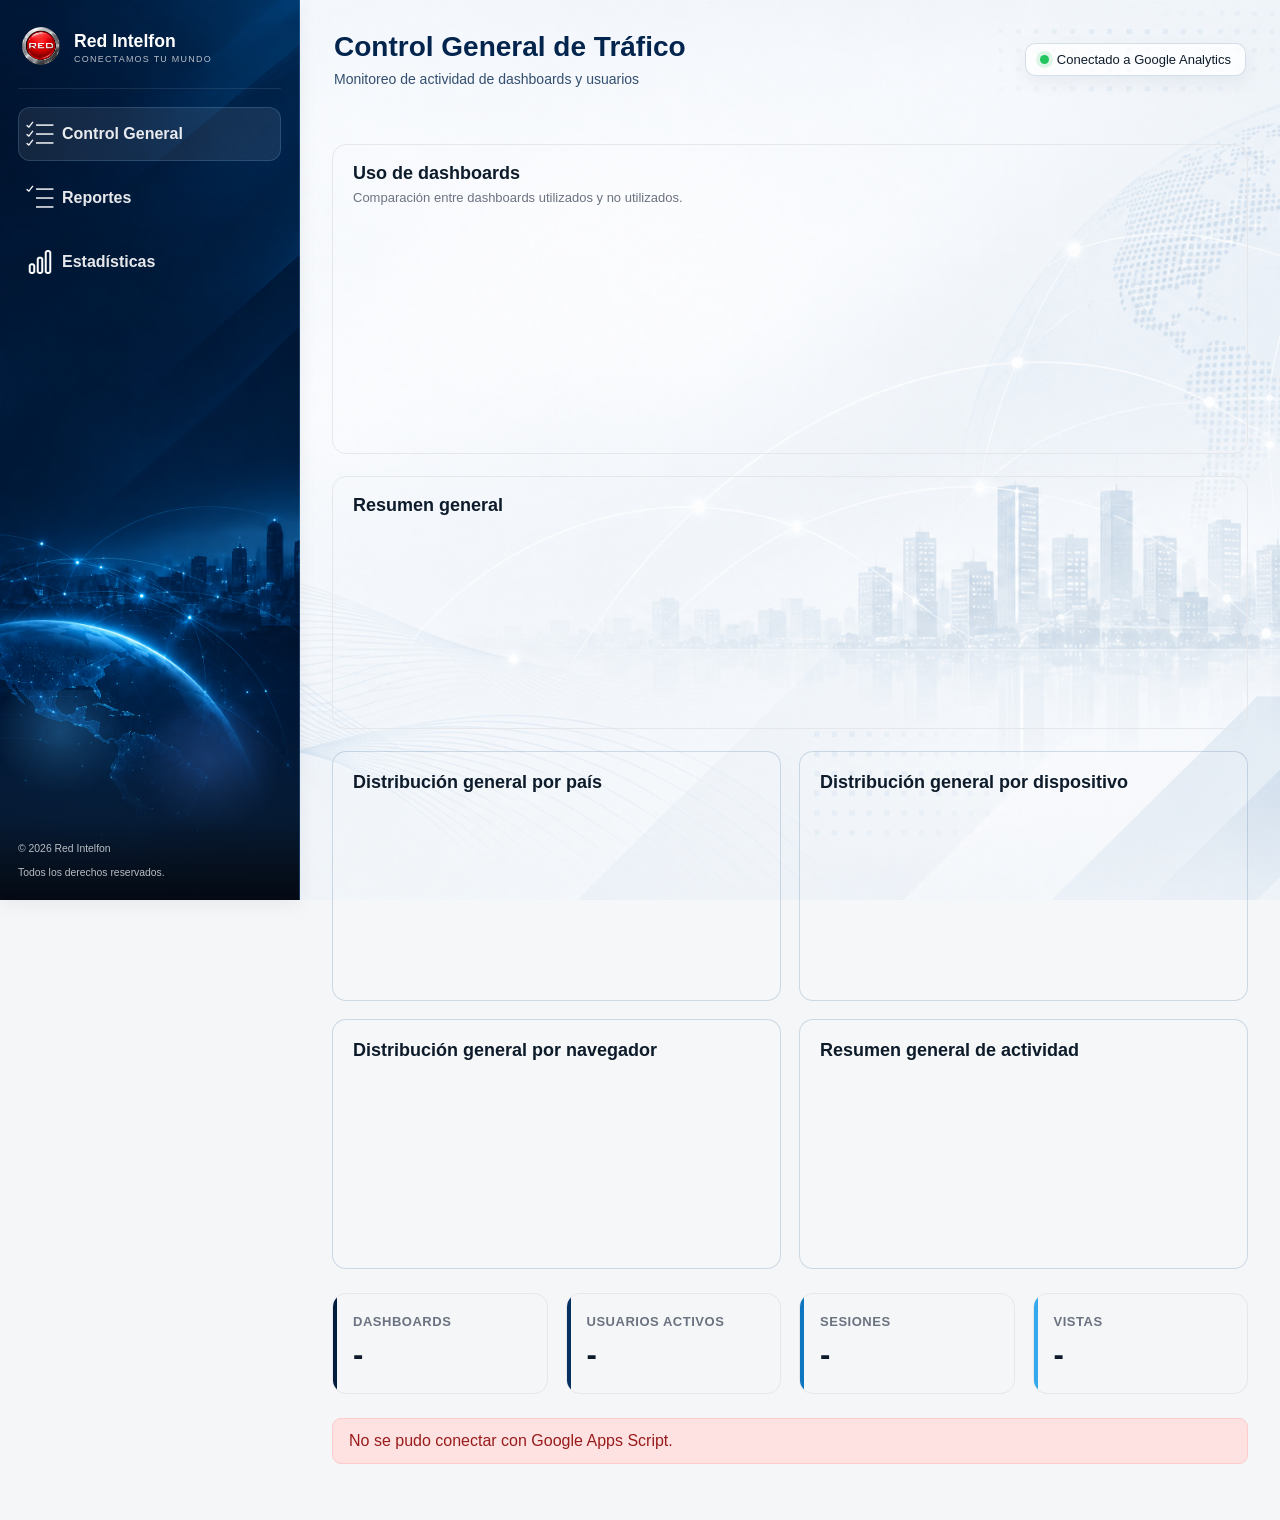
==== assets/pages/index.html @ affc7e55 "feat: add connection, design and functional to dashboard" ====
<!DOCTYPE html>
<html lang="es">

<head>

    <meta charset="UTF-8">

    <meta
        name="viewport"
        content="width=device-width, initial-scale=1.0"
    >

    <title>Control General de Tráfico</title>
    <link rel="stylesheet" href="../css/style.css">

</head>


<body>


    <div class="dashboard-shell">
        <div id="sidebar-container"></div>

            <div class="dashboard-content">

                <header class="header">

                    <div class="header-texto">

                        <h1>
                            Control General de Tráfico
                        </h1>

                        <p>
                            Monitoreo de actividad de dashboards y usuarios
                        </p>

                    </div>

                    <div class="estado">
                        <span class="estado-punto"></span>
                        Conectado a Google Analytics
                    </div>

                </header>

                <main class="contenedor">

                <section id="view-general" class="view-panel">
                     <section class="uso-dashboard-card">
                        <div class="chart-header">
                            <h3>Uso de dashboards</h3>
                            <p>Comparación entre dashboards utilizados y no utilizados.</p>
                        </div>
                        <div id="chartUsoDashboards" class="uso-dashboard-chart"></div>
                    </section>

                    <div class="chart-card chart-card-wide">
                        <div class="chart-header">
                            <h3>Resumen general</h3>
                        </div>
                        <div id="chartGeneral" class="chart-bars"></div>
                    </div>

                    <section class="general-graficas" aria-label="Gráficas generales">
                        <article class="general-grafica-card">
                            <div class="chart-header">
                                <h3>Distribución general por país</h3>
                            </div>
                            <div id="chartPaises" class="general-lista-grafica"></div>
                        </article>

                        <article class="general-grafica-card">
                            <div class="chart-header">
                                <h3>Distribución general por dispositivo</h3>
                            </div>
                            <div id="chartDispositivos" class="general-lista-grafica"></div>
                        </article>

                        <article class="general-grafica-card">
                            <div class="chart-header">
                                <h3>Distribución general por navegador</h3>
                            </div>
                            <div id="chartNavegadores" class="general-lista-grafica"></div>
                        </article>

                        <article class="general-grafica-card">
                            <div class="chart-header">
                                <h3>Resumen general de actividad</h3>
                            </div>
                            <div id="chartInteraccion" class="general-metricas-grafica"></div>
                        </article>
                    </section>

                   

                    <section class="kpis">

                        <div class="kpi">
                            <div class="kpi-etiqueta">Dashboards</div>
                            <div class="kpi-valor" id="kpiDashboards">-</div>
                        </div>

                        <div class="kpi">
                            <div class="kpi-etiqueta">Usuarios activos</div>
                            <div class="kpi-valor" id="kpiUsuarios">-</div>
                        </div>

                        <div class="kpi">
                            <div class="kpi-etiqueta">Sesiones</div>
                            <div class="kpi-valor" id="kpiSesiones">-</div>
                        </div>

                        <div class="kpi">
                            <div class="kpi-etiqueta">Vistas</div>
                            <div class="kpi-valor" id="kpiVistas">-</div>
                        </div>

                    </section>

                   

                    <div id="errorAnalytics"></div>

        

                </section>

                

                </main>

            </div>

        </div>


    <script src="../js/sidebar.js"></script>
    <script src="../js/control.js"></script>


</body>

</html>
---- assets/css/style.css ----
/* =====================================================
   VARIABLES
===================================================== */

:root {
    --azul-oscuro: #0d1b2a;
    --azul: #153b5b;
    --azul-claro: #eaf3f9;

    --grafica-noche: #011c3d;
    --grafica-marino: #03254d;
    --grafica-petroleo: #053161;
    --grafica-tecnologico: #074279;
    --grafica-digital: #095392;
    --grafica-acento: #0e76c0;
    --grafica-luminoso: #34a9ed;
    --grafica-brillo: #9de3f9;

    --rojo: #d62828;

    --fondo: #f4f6f8;
    --blanco: #ffffff;

    --texto: #1f2937;
    --texto-suave: #6b7280;

    --borde: #e5e7eb;

    --verde: #16a34a;
    --verde-fondo: #dcfce7;

    --amarillo: #ca8a04;
    --amarillo-fondo: #fef9c3;

    --sombra: 0 4px 18px rgba(0, 0, 0, 0.06);
}

/* =====================================================
   GENERAL
===================================================== */

* {
    box-sizing: border-box;
}

html, body {
    margin: 0;
    height: 100%;
    font-family: Inter, Arial, Helvetica, sans-serif;
    background: var(--fondo);
    color: var(--texto);
}

body {
    min-height: 100vh;
    background: var(--fondo) url("../img/fondo.png") center center / cover no-repeat fixed;
}

button,
select,
input {
    font: inherit;
}

.dashboard-shell {
    display: flex;
    align-items: stretch;
    min-height: 100vh;
    width: 100%;
}

#sidebar-container {
    display: contents;
}

.sidebar {
    width: 300px;
    min-width: 300px;
    min-height: 100vh;
    height: 100vh;
    background-color: #07111d;
    background-image: url("../img/sidebar.png");
    background-position: center;
    background-repeat: no-repeat;
    background-size: cover;
    border-radius: 0;
    color: var(--blanco);
    padding: 18px 18px 0;
    box-shadow: var(--sombra);
    position: fixed;
    top: 0;
    left: 0;
    overflow: hidden;
    border: 0;
    border-right: 1px solid rgba(110, 180, 255, 0.22);
}

.sidebar::before {
    content: "";
    position: absolute;
    inset: auto 0 0 0;
    height: 210px;
    background:
        radial-gradient(circle at 20% 20%, rgba(74, 182, 255, 0.3), transparent 22%),
        radial-gradient(circle at 70% 35%, rgba(76, 142, 255, 0.36), transparent 28%),
        linear-gradient(180deg, rgba(7, 17, 29, 0) 5%, rgba(12, 53, 96, 0.7) 100%);
    pointer-events: none;
}

.sidebar::after {
    content: "";
    position: absolute;
    left: 0;
    right: 0;
    bottom: 0;
    height: 180px;
    background: linear-gradient(to top, rgba(8, 21, 38, 0.88), transparent);
    opacity: 0.9;
    pointer-events: none;
}

.brand,
.sidebar-menu,
.sidebar-filter,
.sidebar-footer {
    position: relative;
    z-index: 1;
}

.brand {
    display: flex;
    align-items: center;
    gap: 12px;
    padding: 8px 2px 20px;
    border-bottom: 1px solid rgba(255, 255, 255, 0.09);
}

.brand-mark {
    width: 42px;
    height: 42px;
    display: block;
    background: transparent;
    object-fit: contain;
    box-shadow: none;
}

.brand-text {
    display: flex;
    flex-direction: column;
    gap: 2px;
}

.brand-name {
    font-size: 1.1rem;
    font-weight: 700;
    color: white;
}

.brand-text small {
    font-size: 0.56rem;
    letter-spacing: 0.14em;
    color: rgba(255, 255, 255, 0.72);
}

.sidebar-menu {
    display: flex;
    flex-direction: column;
    gap: 10px;
    padding-top: 18px;
}

.nav-btn {
    width: 100%;
    border: 0;
    background: transparent;
    color: rgba(255, 255, 255, 0.9);
    text-decoration: none;
    border-radius: 12px;
    padding: 11px 12px;
    text-align: left;
    cursor: pointer;
    transition: 0.2s ease;
    display: flex;
    align-items: center;
    gap: 12px;
    font-weight: 600;
}

.nav-btn.active,
.nav-btn:hover {
    background: rgba(255, 255, 255, 0.08);
    box-shadow: inset 0 0 0 1px rgba(145, 202, 255, 0.18);
}

.nav-icon {
    width: 20px;
    display: inline-flex;
    justify-content: center;
    color: #dfeeff;
    font-size: 1.05rem;
}

.nav-icon img {
    width: 2rem;
    height: 2rem;
    object-fit: contain;
}

.sidebar-filter {
    margin-top: 18px;
    display: flex;
    flex-direction: column;
    gap: 8px;
    padding: 12px 10px;
    background: rgba(255, 255, 255, 0.04);
    border-radius: 12px;
    border: 1px solid rgba(255, 255, 255, 0.08);
}

.sidebar-filter label {
    font-size: 11px;
    text-transform: uppercase;
    letter-spacing: 0.08em;
    color: rgba(255, 255, 255, 0.72);
}

.sidebar-filter select {
    width: 100%;
    border: 1px solid rgba(255, 255, 255, 0.14);
    border-radius: 10px;
    background: rgba(8, 16, 29, 0.6);
    color: var(--blanco);
    padding: 10px 12px;
}

.sidebar-filter select option {
    color: var(--texto);
}

.sidebar-footer {
    position: absolute;
    left: 0;
    right: 0;
    bottom: 0;
    padding: 26px 18px 18px;
    min-height: 200px;
    display: flex;
    flex-direction: column;
    justify-content: flex-end;
    gap: 8px;
    background: linear-gradient(to top, rgba(4, 9, 18, 0.95), rgba(4, 9, 18, 0.15) 40%, transparent 100%);
}

.footer-tech {
    display: flex;
    flex-direction: column;
    gap: 2px;
    font-size: 1.6rem;
    line-height: 1.15;
    font-weight: 700;
    max-width: 210px;
    color: #ebf5ff;
}

.footer-copy {
    color: rgba(255, 255, 255, 0.72);
    font-size: 0.65rem;
    line-height: 1.6;
}

.dashboard-content {
    flex: 1;
    min-width: 0;
    margin-left: 300px;
    background: transparent;
}

.view-panel {
    display: block;
}

.chart-card {
    background: transparent;
    border: 1px solid var(--borde);
    border-radius: 14px;
    box-shadow: none;
    margin-bottom: 22px;
    padding: 18px 20px;
}

.chart-card-wide {
    width: 100%;
}

.uso-dashboard-card {
    background: transparent;
    border: 1px solid var(--borde);
    border-radius: 14px;
    box-shadow: none;
    margin-bottom: 22px;
    padding: 18px 20px;
}

.uso-dashboard-card .chart-header p {
    margin: -8px 0 0;
    color: var(--texto-suave);
    font-size: 13px;
}

.uso-dashboard-chart {
    display: flex;
    align-items: center;
    justify-content: center;
    gap: 48px;
    min-height: 230px;
    padding: 18px 10px;
    background: transparent;
}

.uso-dashboard-pie {
    display: grid;
    place-items: center;
    width: 190px;
    height: 190px;
    border-radius: 50%;
    background: conic-gradient(var(--grafica-acento) 0 var(--porcentaje-usados), var(--grafica-noche) var(--porcentaje-usados) 100%);
    position: relative;
}

.uso-dashboard-pie::before {
    content: "";
    position: absolute;
    inset: 28px;
    border-radius: 50%;
    background: var(--blanco);
}

.uso-dashboard-pie-centro {
    position: relative;
    z-index: 1;
    display: flex;
    flex-direction: column;
    align-items: center;
    color: var(--azul-oscuro);
}

.uso-dashboard-pie-centro strong {
    font-size: 30px;
    line-height: 1;
}

.uso-dashboard-pie-centro span {
    color: var(--texto-suave);
    font-size: 12px;
    margin-top: 5px;
}

.uso-dashboard-leyenda {
    display: flex;
    flex-direction: column;
    gap: 16px;
    min-width: 210px;
}

.uso-dashboard-leyenda-item {
    display: grid;
    grid-template-columns: 12px 1fr auto;
    align-items: center;
    gap: 9px;
    color: var(--texto);
    font-size: 14px;
}

.uso-dashboard-leyenda-item strong {
    color: var(--azul-oscuro);
}

.uso-dashboard-color {
    width: 10px;
    height: 10px;
    border-radius: 50%;
}

.uso-dashboard-color.usado {
    background: var(--grafica-acento);
}

.uso-dashboard-color.no-usado {
    background: var(--grafica-noche);
}

.reportes-panel {
    width: min(100%, 1100px);
    margin: 0 auto;
    background: transparent;
    border: 0;
    border-radius: 0;
    box-shadow: none;
    color: #f4f7fb;
    padding: 0;
}

.reportes-header {
    display: flex;
    align-items: flex-end;
    justify-content: stretch;
    gap: 20px;
    margin-bottom: 18px;
    flex-wrap: nowrap;
}

.section-kicker {
    color: #ef4050;
    font-size: 11px;
    font-weight: 700;
    letter-spacing: 0.14em;
}

.reportes-header h2 {
    margin: 6px 0 4px;
    font-size: 24px;
}

.reportes-header p {
    margin: 0;
    color: #aab5c8;
}

.reportes-selector {
    display: flex;
    flex-direction: column;
    gap: 7px;
    min-width: 230px;
    flex: 1 1 230px;
    color: #164e7b;
    font-size: 11px;
    font-weight: 400;
    letter-spacing: 0.06em;
    text-transform: uppercase;

}

.reportes-selector-area {
    flex: 0 1 190px;
    min-width: 170px;
}

.reportes-selector select {
    width: 100%;
    height: 42px;
    min-height: 42px;
    border: 1px solid #164e7b;
    border-radius: 8px;
    background:white;
    color: #164e7b;
    padding: 0 12px;
    font-size: 13px;
    font-weight: 400;
    line-height: 1.2;
    text-transform: none;
    cursor: pointer;
}

.reportes-selector select:hover,
.reportes-periodo input:hover,
.reportes-buscador .filtro:hover {
    background: #eef6fb;
}

.reportes-selector select:focus,
.reportes-periodo input:focus,
.reportes-buscador .filtro:focus {
    outline: none;
    border-color: #164e7b;
    box-shadow: 0 0 0 3px rgba(22, 78, 123, 0.14);
}

.reportes-periodo {
    display: flex;
    flex-direction: column;
    gap: 7px;
    flex: 0 1 300px;
    color: #164e7b;
    font-size: 11px;
    font-weight: 400;
    letter-spacing: 0.06em;
    text-transform: uppercase;
}

.reportes-periodo-controles {
    display: grid;
    grid-template-columns: auto minmax(105px, 1fr) auto minmax(105px, 1fr);
    align-items: center;
    gap: 6px;
    min-height: 40px;
}

.reportes-periodo-controles label {
    font-size: 10px;
    font-weight: 400;
    letter-spacing: 0.03em;
}

.reportes-periodo input {
    width: 100%;
    height: 42px;
    min-height: 42px;
    border: 1px solid #164e7b;
    border-radius: 8px;
    background: white;
    color: #164e7b;
    padding: 0 8px;
    font-size: 13px;
    font-weight: 400;
    line-height: 1.2;
    cursor: pointer;
}

.reportes-estado {
    min-height: 20px;
    color: #aab5c8;
    font-size: 13px;
    margin-bottom: 8px;
}

.reportes-buscador {
    display: flex;
    gap: 12px;
    flex: 0 1 230px;
    margin-top: 0;
}

.reportes-buscador .filtro {
    width: 100%;
    height: 42px;
    min-height: 42px;
    font-size: 13px;
    font-weight: 400;
    line-height: 1.2;
}

.reportes-buscador .filtro,
.reportes-selector select {
    border-color: #164e7b;
    color: #164e7b;
}

.reportes-buscador input {
    flex: 1;
    min-width: 220px;
    height: 42px;
    border: 1px solid #3a4a66;
    border-radius: 8px;
    background: white;
    color: #f4f7fb;
    padding: 0 12px;
}

.line-chart {
    overflow: hidden;
    border: 1px solid #d7e4ef;
    border-radius: 8px;
    background: transparent;
    box-shadow: none;
}

.line-chart-legend {
    display: flex;
    flex-wrap: wrap;
    gap: 10px 18px;
    padding: 14px 18px 4px;
    color: #d4dbea;
    font-size: 12px;
}

.line-chart-legend-item {
    display: inline-flex;
    align-items: center;
    gap: 6px;
}

.line-chart-legend-item i {
    width: 10px;
    height: 10px;
    border-radius: 50%;
}

.donut-contenido {
    display: flex;
    align-items: center;
    justify-content: center;
    gap: 42px;
    min-height: 360px;
    padding: 24px 32px;
}

.donut-grafica {
    width: min(360px, 42vw);
    min-width: 250px;
    height: auto;
    overflow: visible;
}

.donut-base,
.donut-segment {
    fill: none;
    stroke-width: 34;
}

.donut-base {
    stroke: #e8f1f7;
}

.donut-segment {
    transform: rotate(-90deg);
    transform-origin: 180px 180px;
    stroke-linecap: butt;
    transition: opacity 0.2s ease, stroke-width 0.2s ease;
}

.donut-segment:hover {
    opacity: 0.82;
    stroke-width: 40;
}

.donut-total {
    fill: #011c3d;
    font-size: 30px;
    font-weight: 700;
    text-anchor: middle;
}

.donut-total-label {
    fill: #074279;
    font-size: 11px;
    font-weight: 600;
    letter-spacing: 0.12em;
    text-anchor: middle;
}

.donut-leyenda {
    display: flex;
    flex: 1;
    flex-direction: column;
    gap: 9px;
    max-width: 620px;
}

.donut-leyenda-item {
    display: grid;
    grid-template-columns: 12px minmax(0, 1fr) auto auto;
    align-items: center;
    gap: 9px;
    color: #03254d;
    font-size: 13px;
}

.donut-leyenda-item i {
    width: 11px;
    height: 11px;
    border-radius: 50%;
}

.donut-empresa {
    overflow: hidden;
    text-overflow: ellipsis;
    white-space: nowrap;
}

.donut-leyenda-item strong {
    color: #011c3d;
    font-size: 13px;
}

.donut-leyenda-item small {
    min-width: 48px;
    color: #0e76c0;
    font-size: 12px;
    text-align: right;
}

.donut-vacio {
    display: grid;
    min-height: 300px;
    place-items: center;
    color: #074279;
    font-size: 14px;
}

.reportes-grafica {
    width: min(100%, 980px);
    margin-top: 18px;
    margin-left: auto;
    margin-right: auto;
    min-height: 300px;
}

.reportes-tabla {
    margin: 22px auto 0;
    max-width: 100%;
}

.line-chart > svg {
    display: block;
    width: max(100%, 900px);
    min-width: 900px;
    height: auto;
}

.line-chart .donut-grafica {
    width: min(360px, 42vw);
    min-width: 0;
}

@media (max-width: 760px) {
    .donut-contenido {
        flex-direction: column;
        gap: 20px;
        padding: 20px 16px;
    }

    .line-chart .donut-grafica {
        width: min(320px, 88vw);
    }

    .donut-leyenda {
        width: 100%;
    }
}

.line-chart-grid {
    stroke: #293650;
    stroke-width: 1;
}

.line-chart-axis {
    fill: #8190a8;
    font-size: 11px;
}

.line-chart-area {
    fill: rgba(239, 64, 80, 0.18);
}

.line-chart-line {
    fill: none;
    stroke: var(--grafica-acento);
    stroke-linecap: round;
    stroke-linejoin: round;
    stroke-width: 4;
}

.line-chart-point {
    fill: var(--grafica-luminoso);
    stroke: var(--grafica-acento);
    stroke-width: 2;
}

.line-chart-base {
    stroke: #40516e;
    stroke-width: 2;
}

.line-chart-axis-line {
    stroke: #40516e;
    stroke-width: 1;
}

.line-chart-empty-text {
    fill: #8190a8;
    font-size: 14px;
}

.line-chart-axis-title {
    fill: #aab5c8;
    font-size: 12px;
    font-weight: 700;
}

.line-chart-date {
    font-size: 10px;
}

.chart-header h3 {
    margin: 0 0 14px;
    font-size: 18px;
    color: var(--azul-oscuro);
}

.chart-bars {
    display: flex;
    align-items: flex-end;
    gap: 12px;
    min-height: 180px;
    padding: 12px 8px 0;
    border-radius: 12px;
    background: transparent;
}

.chart-bar-item {
    flex: 1;
    display: flex;
    flex-direction: column;
    align-items: center;
    justify-content: flex-end;
    min-width: 55px;
    gap: 8px;
}

.chart-bar {
    width: 100%;
    max-width: 64px;
    min-height: 18px;
    border-radius: 10px 10px 0 0;
    background: linear-gradient(180deg, var(--grafica-luminoso), var(--grafica-petroleo));
    box-shadow: inset 0 -8px 12px rgba(255, 255, 255, 0.18);
}

.chart-bar-label {
    font-size: 11px;
    color: var(--texto-suave);
    text-align: center;
    white-space: nowrap;
    overflow: hidden;
    text-overflow: ellipsis;
    max-width: 100%;
}

.chart-bar-value {
    font-size: 11px;
    font-weight: 700;
    color: var(--azul-oscuro);
}

.general-graficas {
    display: grid;
    grid-template-columns: repeat(2, minmax(0, 1fr));
    gap: 18px;
    margin: 0 0 24px;
}

.general-grafica-card {
    min-width: 0;
    min-height: 250px;
    padding: 20px;
    border: 1px solid rgba(7, 66, 121, 0.17);
    border-radius: 14px;
    background: rgba(255, 255, 255, 0.12);
}

.general-lista-grafica {
    display: flex;
    flex-direction: column;
    gap: 17px;
    padding-top: 8px;
}

.general-fila-grafica {
    min-width: 0;
}

.general-fila-cabecera {
    display: flex;
    justify-content: space-between;
    gap: 12px;
    color: var(--grafica-marino);
    font-size: 12px;
}

.general-fila-cabecera span {
    overflow: hidden;
    text-overflow: ellipsis;
    white-space: nowrap;
}

.general-fila-cabecera strong {
    color: var(--grafica-noche);
}

.general-fila-pista {
    height: 6px;
    margin-top: 7px;
    overflow: hidden;
    border-radius: 6px;
    background: rgba(52, 169, 237, 0.14);
}

.general-fila-pista i {
    display: block;
    height: 100%;
    border-radius: inherit;
    background: linear-gradient(90deg, var(--grafica-acento), var(--grafica-luminoso));
}

.general-metricas-grafica {
    display: flex;
    flex-direction: column;
    justify-content: center;
    min-height: 170px;
}

.general-metrica-principal {
    display: flex;
    flex-direction: column;
    gap: 7px;
    color: var(--texto-suave);
    font-size: 12px;
}

.general-metrica-principal strong {
    color: var(--grafica-acento);
    font-size: 38px;
    line-height: 1;
}

.general-metricas-secundarias {
    display: grid;
    grid-template-columns: repeat(2, 1fr);
    gap: 12px;
    margin-top: 26px;
}

.general-metricas-secundarias div {
    display: flex;
    flex-direction: column;
    gap: 5px;
    color: var(--texto-suave);
    font-size: 11px;
}

.general-metricas-secundarias strong {
    color: var(--grafica-noche);
    font-size: 20px;
}

.estadisticas-grid {
    display: grid;
    grid-template-columns: repeat(3, minmax(0, 1fr));
    gap: 16px;
}

.estadistica-card {
    min-width: 0;
    min-height: 300px;
    padding: 20px 22px;
    border: 1px solid rgba(7, 66, 121, 0.16);
    border-radius: 12px;
    background: rgba(255, 255, 255, 0.18);
}

.estadistica-card-wide {
    grid-column: span 2;
}

.estadistica-card h2 {
    margin: 0 0 22px;
    color: var(--grafica-marino);
    font-size: 15px;
    font-weight: 500;
}

.estadistica-tabla,
.estadistica-barras {
    display: flex;
    flex-direction: column;
    gap: 13px;
}

.estadistica-fila {
    display: grid;
    grid-template-columns: minmax(0, 1fr) auto;
    gap: 8px;
    color: var(--grafica-marino);
    font-size: 12px;
}

.estadistica-fila span,
.estadistica-barra-fila span {
    overflow: hidden;
    text-overflow: ellipsis;
    white-space: nowrap;
}

.estadistica-fila strong,
.estadistica-barra-fila strong {
    color: var(--grafica-noche);
    font-size: 12px;
}

.estadistica-fila i,
.estadistica-barra-fila i {
    grid-column: 1 / -1;
    display: block;
    height: 3px;
    overflow: hidden;
    border-radius: 4px;
    background: rgba(52, 169, 237, 0.12);
}

.estadistica-fila i b,
.estadistica-barra-fila i b {
    display: block;
    height: 100%;
    border-radius: inherit;
    background: var(--grafica-acento);
}

.estadistica-barra-fila {
    display: grid;
    grid-template-columns: minmax(0, 1fr) auto;
    gap: 7px 10px;
    align-items: center;
    color: var(--grafica-marino);
    font-size: 12px;
}

.estadistica-donut-layout {
    display: flex;
    align-items: center;
    gap: 12px;
}

.estadistica-donut {
    width: 170px;
    min-width: 145px;
    height: 170px;
}

.estadistica-donut-base,
.estadistica-donut-segment {
    fill: none;
    stroke-width: 24;
}

.estadistica-donut-base {
    stroke: rgba(157, 227, 249, 0.28);
}

.estadistica-donut-segment {
    transform: rotate(-90deg);
    transform-origin: 100px 100px;
}

.estadistica-donut-total {
    fill: var(--grafica-noche);
    font-size: 20px;
    font-weight: 700;
    text-anchor: middle;
}

.estadistica-leyenda {
    display: flex;
    flex-direction: column;
    gap: 9px;
    min-width: 0;
}

.estadistica-leyenda-item {
    display: grid;
    grid-template-columns: 9px minmax(0, 1fr) auto;
    align-items: center;
    gap: 7px;
    color: var(--grafica-marino);
    font-size: 11px;
}

.estadistica-leyenda-item i {
    width: 9px;
    height: 9px;
    border-radius: 50%;
}

.estadistica-leyenda-item span {
    overflow: hidden;
    text-overflow: ellipsis;
    white-space: nowrap;
}

.estadistica-leyenda-item strong {
    color: var(--grafica-acento);
}

.estadistica-linea {
    position: relative;
    height: 190px;
    margin-top: 12px;
    border-bottom: 1px solid rgba(7, 66, 121, 0.22);
    background: repeating-linear-gradient(to bottom, transparent 0 45px, rgba(7, 66, 121, 0.1) 46px 47px);
}

.estadistica-linea-trazo {
    position: absolute;
    right: 3%;
    bottom: 22%;
    left: 3%;
    height: 2px;
    background: var(--grafica-acento);
    opacity: 0.6;
}

.estadistica-punto {
    position: absolute;
    z-index: 1;
    display: flex;
    flex-direction: column;
    align-items: center;
    gap: 8px;
    transform: translateX(-50%);
    color: var(--grafica-marino);
    font-size: 10px;
}

.estadistica-punto::after {
    content: "";
    width: 9px;
    height: 9px;
    border: 2px solid white;
    border-radius: 50%;
    background: var(--grafica-acento);
    box-shadow: 0 0 0 1px var(--grafica-acento);
}

.estadistica-vacia {
    color: var(--texto-suave);
    font-size: 13px;
}

.estadistica-linea-svg {
    display: block;
    width: 100%;
    height: 210px;
}

.estadistica-svg-eje,
.estadistica-svg-guia {
    stroke: rgba(7, 66, 121, 0.18);
    stroke-width: 1;
}

.estadistica-svg-guia {
    stroke-dasharray: 3 4;
}

.estadistica-svg-linea {
    fill: none;
    stroke: var(--grafica-acento);
    stroke-linecap: round;
    stroke-linejoin: round;
    stroke-width: 2.5;
}

.estadistica-svg-linea-secundaria {
    stroke: var(--grafica-luminoso);
}

.estadistica-linea-punto {
    fill: var(--grafica-acento);
    stroke: white;
    stroke-width: 1.5;
}

.estadistica-linea-punto-secundario {
    fill: var(--grafica-luminoso);
}

.estadistica-linea-etiqueta {
    fill: var(--texto-suave);
    font-size: 10px;
}

.estadistica-mini-series {
    display: flex;
    gap: 16px;
    margin-bottom: 4px;
    color: var(--texto-suave);
    font-size: 11px;
}

.estadistica-mini-series span {
    display: inline-flex;
    align-items: center;
    gap: 5px;
}

.estadistica-mini-series i {
    width: 8px;
    height: 8px;
    border-radius: 50%;
    background: var(--grafica-acento);
}

.estadistica-mini-series .serie-recurrente {
    background: var(--grafica-luminoso);
}

.estadistica-metricas {
    display: grid;
    grid-template-columns: repeat(3, 1fr);
    align-items: center;
    min-height: 180px;
    gap: 20px;
}

.estadistica-metrica {
    display: flex;
    flex-direction: column;
    gap: 12px;
    color: var(--texto-suave);
    font-size: 12px;
}

.estadistica-metrica strong {
    color: var(--grafica-noche);
    font-size: 28px;
    line-height: 1;
}

@media (max-width: 900px) {
    .estadisticas-grid {
        grid-template-columns: repeat(2, minmax(0, 1fr));
    }

    .estadistica-card-wide {
        grid-column: span 2;
    }
}

@media (max-width: 600px) {
    .estadisticas-grid {
        grid-template-columns: 1fr;
    }

    .estadistica-card-wide {
        grid-column: span 1;
    }

    .estadistica-donut-layout {
        align-items: flex-start;
        flex-direction: column;
    }

    .estadistica-donut {
        align-self: center;
    }
}

@media (max-width: 1040px) {
    .dashboard-shell {
        flex-direction: column;
    }

    .sidebar {
        width: 100%;
        min-width: 100%;
        position: static;
        height: auto;
        min-height: auto;
    }

    .dashboard-content {
        margin-left: 0;
    }

    .general-graficas {
        grid-template-columns: 1fr;
    }

    .header {
        align-items: flex-start;
        flex-direction: column;
        padding: 24px 22px 18px;
    }

    .estado {
        align-self: flex-start;
    }

    .reportes-header {
        align-items: stretch;
        flex-direction: column;
        flex-wrap: wrap;
    }

    .reportes-selector {
        min-width: 0;
    }

    .reportes-selector-area,
    .reportes-periodo,
    .reportes-buscador {
        flex-basis: auto;
        width: 100%;
    }

    .reportes-buscador {
        flex-direction: column;
    }

    .reportes-buscador input {
        min-width: 0;
    }
}

/* =====================================================
   HEADER
===================================================== */

.header {
    background: transparent;
    color: #03254D;
    padding: 28px 34px;
    display: flex;
    justify-content: space-between;
    align-items: center;
    gap: 20px;
    min-height: 118px;
}

.header-texto h1 {
    margin: 0;
    font-size: 28px;
    font-weight: 700;
    line-height: 1.15;
}

.header-texto p {
    margin: 7px 0 0;
    font-size: 14px;
    opacity: 0.8;
}

.reportes-header-page .header-texto {
    margin: 0;
}

.estado {
    display: flex;
    align-items: center;
    gap: 8px;
    padding: 8px 14px;
    background: rgba(255, 255, 255, 0.78);
    border: 1px solid rgba(7, 66, 121, 0.16);
    border-radius: 10px;
    font-size: 13px;
    margin: 0;
    color: var(--azul-oscuro);
    box-shadow: 0 6px 18px rgba(1, 28, 61, 0.06);
}

.estado-punto {
    width: 9px;
    height: 9px;
    border-radius: 50%;
    background: #22c55e;
    box-shadow: 0 0 0 4px rgba(34, 197, 94, 0.15);
}

/* =====================================================
   CONTENIDO
===================================================== */

.contenedor {
    padding: 26px 32px 40px;
}

/* =====================================================
   KPI CARDS
===================================================== */

.kpis {
    display: grid;
    grid-template-columns: repeat(4, minmax(180px, 1fr));
    gap: 18px;
    margin-bottom: 24px;
}

.kpi {
    background: transparent;
    border: 1px solid var(--borde);
    border-radius: 14px;
    padding: 20px;
    box-shadow: none;
    position: relative;
    overflow: hidden;
}

.kpi::before {
    content: "";
    position: absolute;
    left: 0;
    top: 0;
    bottom: 0;
    width: 4px;
    background: var(--grafica-noche);
}

.kpi:nth-child(2)::before {
    background: var(--grafica-petroleo);
}

.kpi:nth-child(3)::before {
    background: var(--grafica-acento);
}

.kpi:nth-child(4)::before {
    background: var(--grafica-luminoso);
}

.kpi-etiqueta {
    color: var(--texto-suave);
    font-size: 13px;
    font-weight: 600;
    text-transform: uppercase;
    letter-spacing: 0.04em;
}

.kpi-valor {
    margin-top: 8px;
    font-size: 31px;
    font-weight: 700;
    color: var(--azul-oscuro);
}

/* =====================================================
   BARRA DE CONTROLES
===================================================== */

.panel-controles {
    background: transparent;
    border: 1px solid var(--borde);
    border-radius: 14px;
    padding: 16px;
    margin-bottom: 18px;
    box-shadow: none;
    display: flex;
    align-items: center;
    gap: 12px;
    flex-wrap: wrap;
}

.buscador {
    position: relative;
    flex: 1;
    min-width: 250px;
}

.buscador input {
    width: 100%;
    height: 42px;
    border: 1px solid var(--borde);
    border-radius: 9px;
    padding: 0 14px;
    font-size: 14px;
    outline: none;
}

.buscador input:focus {
    border-color: var(--azul);
    box-shadow: 0 0 0 3px rgba(21, 59, 91, 0.08);
}

.filtro {
    height: 42px;
    border: 1px solid var(--borde);
    border-radius: 9px;
    padding: 0 12px;
    background: white;
    color: var(--texto);
}

.btn {
    border: none;
    border-radius: 9px;
    height: 42px;
    padding: 0 17px;
    cursor: pointer;
    font-weight: 600;
    transition: 0.2s;
}

.btn-actualizar {
    background: var(--azul);
    color: white;
}

.btn-actualizar:hover {
    background: var(--azul-oscuro);
}

/* =====================================================
   ERROR
===================================================== */

#errorAnalytics {
    display: none;
    padding: 13px 16px;
    margin-bottom: 16px;
    background: #fee2e2;
    color: #991b1b;
    border: 1px solid #fecaca;
    border-radius: 9px;
}

/* =====================================================
   CARD TABLA
===================================================== */

.card-tabla {
    background: transparent;
    border: 1px solid var(--borde);
    border-radius: 14px;
    box-shadow: none;
    overflow: hidden;
}

.card-tabla-header {
    display: flex;
    justify-content: space-between;
    align-items: center;
    padding: 18px 20px;
    border-bottom: 1px solid var(--borde);
    background: transparent;
}

.card-tabla-header h2 {
    margin: 0;
    font-size: 17px;
}

.contador {
    color: var(--texto-suave);
    font-size: 13px;
}

/* =====================================================
   TABLA
===================================================== */

.tabla-wrapper {
    width: 100%;
    overflow: auto;
    max-height: 68vh;
}

table {
    width: max-content;
    min-width: 100%;
    border-collapse: separate;
    border-spacing: 0;
    font-size: 12px;
}

thead th {
    position: sticky;
    top: 0;
    z-index: 5;
    background: transparent;
    color: #374151;
    font-size: 11px;
    font-weight: 700;
    text-transform: uppercase;
    letter-spacing: 0.03em;
    border-bottom: 1px solid var(--borde);
    border-right: 1px solid var(--borde);
    padding: 12px;
    white-space: nowrap;
}

tbody td {
    padding: 11px 12px;
    border-bottom: 1px solid #edf0f2;
    border-right: 1px solid #edf0f2;
    vertical-align: top;
    background: transparent;
}

tbody tr:hover td {
    background: rgba(52, 169, 237, 0.08);
}

/* Primera columna fija */

th:first-child,
td:first-child {
    position: sticky;
    left: 0;
    z-index: 6;
    background: transparent;
}

thead th:first-child {
    background: transparent;
    z-index: 10;
}

/* Segunda columna fija */

th:nth-child(2),
td:nth-child(2) {
    position: sticky;
    left: 55px;
    z-index: 4;
    background: transparent;
}

thead th:nth-child(2) {
    background: transparent;
    z-index: 9;
}

/* Anchos */

th:nth-child(1),
td:nth-child(1) {
    min-width: 55px;
    text-align: center;
}

th:nth-child(2),
td:nth-child(2) {
    min-width: 270px;
    max-width: 330px;
}

th:nth-child(3),
td:nth-child(3) {
    min-width: 130px;
}

th:nth-child(4),
td:nth-child(4) {
    min-width: 350px;
    max-width: 450px;
    white-space: normal;
}

.detalle {
    min-width: 200px;
    max-width: 320px;
    white-space: normal;
}

.url {
    min-width: 300px;
    max-width: 420px;
    white-space: normal;
    word-break: break-all;
}

.numero {
    text-align: right;
}

.fecha {
    white-space: nowrap;
}

/* =====================================================
   SCROLLBAR
===================================================== */

.tabla-wrapper::-webkit-scrollbar {
    width: 10px;
    height: 10px;
}

.tabla-wrapper::-webkit-scrollbar-track {
    background: #f1f1f1;
}

.tabla-wrapper::-webkit-scrollbar-thumb {
    background: #b8c2cc;
    border-radius: 10px;
}

.tabla-wrapper::-webkit-scrollbar-thumb:hover {
    background: #8996a3;
}

/* =====================================================
   RESPONSIVE
===================================================== */

@media (max-width: 1000px) {
    .kpis {
        grid-template-columns: repeat(2, 1fr);
    }
}

@media (max-width: 600px) {
    .header {
        align-items: flex-start;
        flex-direction: column;
    }

    .contenedor {
        padding: 18px;
    }

    .kpis {
        grid-template-columns: 1fr;
    }

    .uso-dashboard-chart {
        align-items: center;
        flex-direction: column;
        gap: 24px;
    }

    .uso-dashboard-leyenda {
        width: 100%;
    }
}
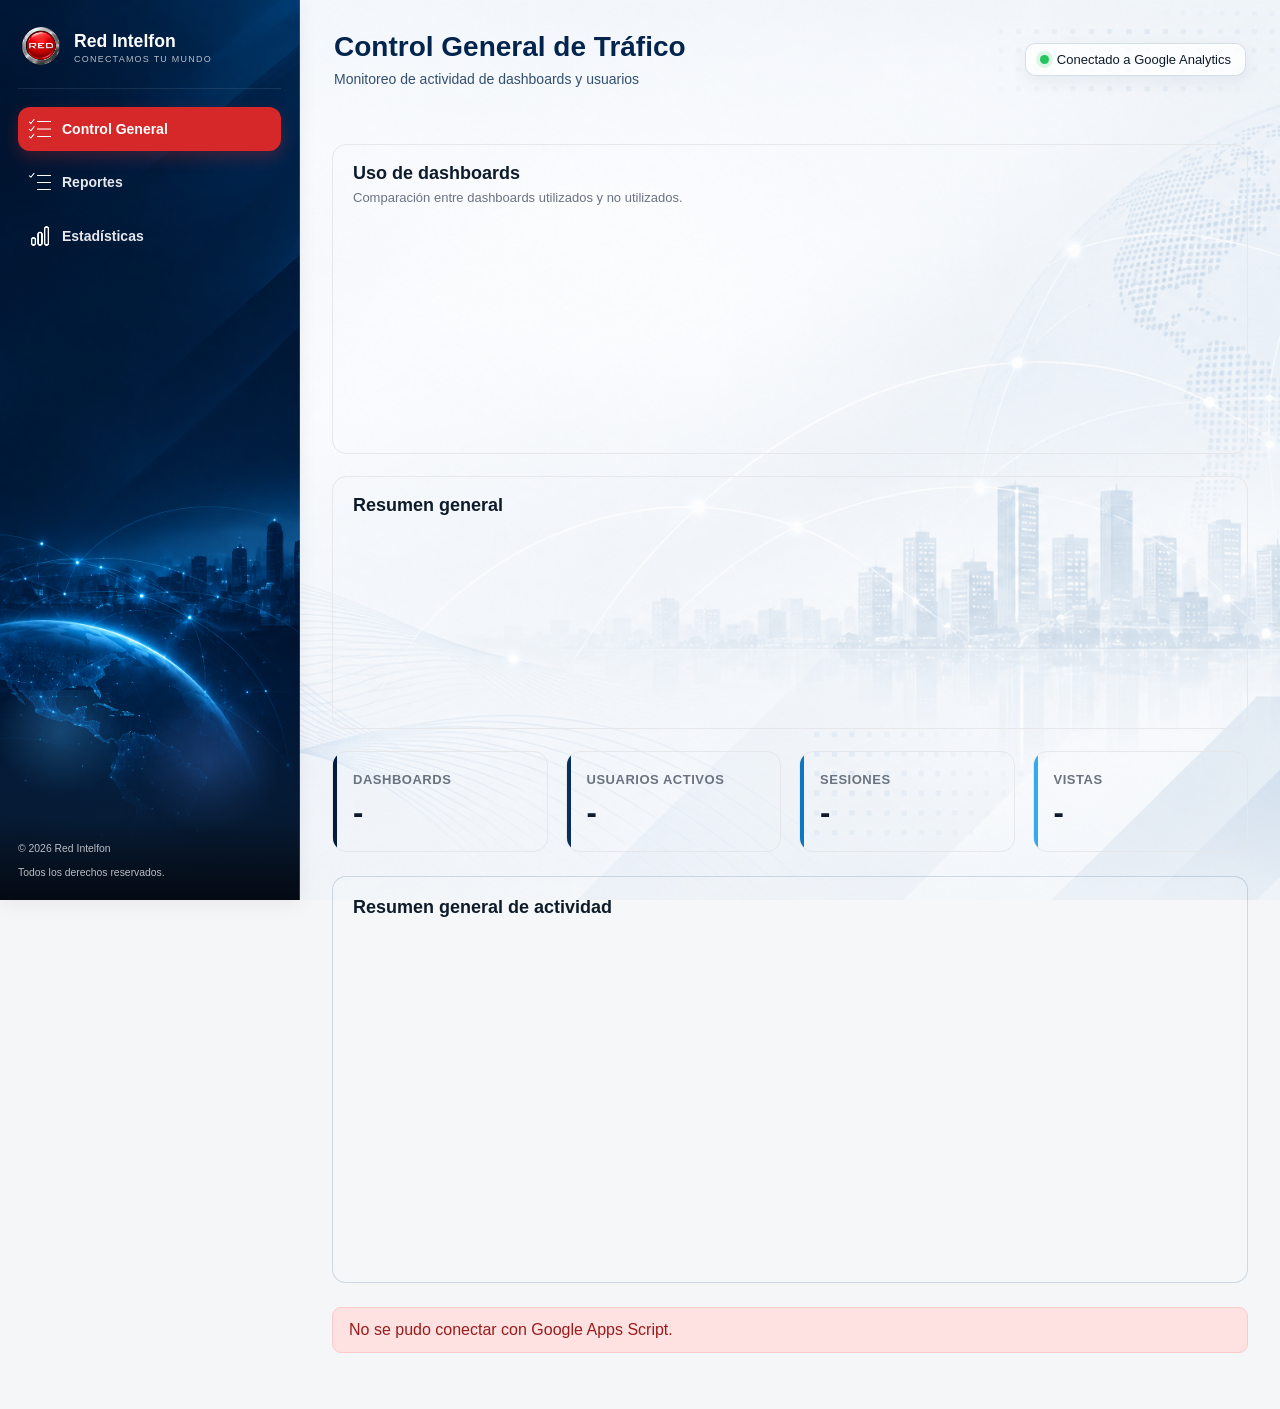
==== commit 0031965d: "fix: modified design and functional to dashboard" ====
--- a/assets/pages/index.html
+++ b/assets/pages/index.html
@@ -5,10 +5,7 @@
 
     <meta charset="UTF-8">
 
-    <meta
-        name="viewport"
-        content="width=device-width, initial-scale=1.0"
-    >
+    <meta name="viewport" content="width=device-width, initial-scale=1.0">
 
     <title>Control General de Tráfico</title>
     <link rel="stylesheet" href="../css/style.css">
@@ -22,33 +19,33 @@
     <div class="dashboard-shell">
         <div id="sidebar-container"></div>
 
-            <div class="dashboard-content">
+        <div class="dashboard-content">
 
-                <header class="header">
+            <header class="header">
 
-                    <div class="header-texto">
+                <div class="header-texto">
 
-                        <h1>
-                            Control General de Tráfico
-                        </h1>
+                    <h1>
+                        Control General de Tráfico
+                    </h1>
 
-                        <p>
-                            Monitoreo de actividad de dashboards y usuarios
-                        </p>
+                    <p>
+                        Monitoreo de actividad de dashboards y usuarios
+                    </p>
 
-                    </div>
+                </div>
 
-                    <div class="estado">
-                        <span class="estado-punto"></span>
-                        Conectado a Google Analytics
-                    </div>
+                <div class="estado">
+                    <span class="estado-punto"></span>
+                    Conectado a Google Analytics
+                </div>
 
-                </header>
+            </header>
 
-                <main class="contenedor">
+            <main class="contenedor">
 
                 <section id="view-general" class="view-panel">
-                     <section class="uso-dashboard-card">
+                    <section class="uso-dashboard-card">
                         <div class="chart-header">
                             <h3>Uso de dashboards</h3>
                             <p>Comparación entre dashboards utilizados y no utilizados.</p>
@@ -62,39 +59,6 @@
                         </div>
                         <div id="chartGeneral" class="chart-bars"></div>
                     </div>
-
-                    <section class="general-graficas" aria-label="Gráficas generales">
-                        <article class="general-grafica-card">
-                            <div class="chart-header">
-                                <h3>Distribución general por país</h3>
-                            </div>
-                            <div id="chartPaises" class="general-lista-grafica"></div>
-                        </article>
-
-                        <article class="general-grafica-card">
-                            <div class="chart-header">
-                                <h3>Distribución general por dispositivo</h3>
-                            </div>
-                            <div id="chartDispositivos" class="general-lista-grafica"></div>
-                        </article>
-
-                        <article class="general-grafica-card">
-                            <div class="chart-header">
-                                <h3>Distribución general por navegador</h3>
-                            </div>
-                            <div id="chartNavegadores" class="general-lista-grafica"></div>
-                        </article>
-
-                        <article class="general-grafica-card">
-                            <div class="chart-header">
-                                <h3>Resumen general de actividad</h3>
-                            </div>
-                            <div id="chartInteraccion" class="general-metricas-grafica"></div>
-                        </article>
-                    </section>
-
-                   
-
                     <section class="kpis">
 
                         <div class="kpi">
@@ -118,22 +82,21 @@
                         </div>
 
                     </section>
-
-                   
-
+                    <section class="general-graficas" aria-label="Gráficas generales">
+                        <article class="general-grafica-card">
+                            <div class="chart-header">
+                                <h3>Resumen general de actividad</h3>
+                            </div>
+                            <div id="chartInteraccion" class="general-linea-grafica"></div>
+                        </article>
+                    </section>
                     <div id="errorAnalytics"></div>
-
-        
-
                 </section>
-
-                
-
-                </main>
-
-            </div>
+            </main>
 
         </div>
+
+    </div>
 
 
     <script src="../js/sidebar.js"></script>
--- a/assets/css/style.css
+++ b/assets/css/style.css
@@ -30,7 +30,7 @@
     --verde-fondo: #dcfce7;
 
     --amarillo: #ca8a04;
-    --amarillo-fondo: #fef9c3;
+
 
     --sombra: 0 4px 18px rgba(0, 0, 0, 0.06);
 }
@@ -47,7 +47,6 @@
     margin: 0;
     height: 100%;
     font-family: Inter, Arial, Helvetica, sans-serif;
-    background: var(--fondo);
     color: var(--texto);
 }
 
@@ -176,20 +175,26 @@
     color: rgba(255, 255, 255, 0.9);
     text-decoration: none;
     border-radius: 12px;
-    padding: 11px 12px;
+    padding: 9px 12px;
     text-align: left;
     cursor: pointer;
     transition: 0.2s ease;
     display: flex;
     align-items: center;
     gap: 12px;
+    font-size: 14px;
     font-weight: 600;
 }
 
-.nav-btn.active,
 .nav-btn:hover {
     background: rgba(255, 255, 255, 0.08);
     box-shadow: inset 0 0 0 1px rgba(145, 202, 255, 0.18);
+}
+
+.nav-btn.active {
+    background: var(--rojo);
+    color: white;
+    box-shadow: 0 6px 16px rgba(214, 40, 40, 0.28);
 }
 
 .nav-icon {
@@ -201,8 +206,8 @@
 }
 
 .nav-icon img {
-    width: 2rem;
-    height: 2rem;
+    width: 1.6rem;
+    height: 1.6rem;
     object-fit: contain;
 }
 
@@ -443,6 +448,41 @@
 .reportes-selector-area {
     flex: 0 1 190px;
     min-width: 170px;
+}
+
+.reportes-limpiar-filtros {
+    align-self: flex-end;
+    display: inline-flex;
+    align-items: center;
+    justify-content: center;
+    gap: 6px;
+    min-height: 42px;
+    padding: 0 13px;
+    border: 1px solid var(--grafica-acento);
+    border-radius: 8px;
+    background: var(--grafica-acento);
+    color: white;
+    font-size: 12px;
+    font-weight: 700;
+    white-space: nowrap;
+    cursor: pointer;
+    transition: background 160ms ease, border-color 160ms ease, transform 160ms ease;
+}
+
+.reportes-limpiar-filtros span {
+    font-size: 18px;
+    line-height: 1;
+}
+
+.reportes-limpiar-filtros:hover {
+    border-color: var(--grafica-tecnologico);
+    background: var(--grafica-tecnologico);
+    transform: translateY(-1px);
+}
+
+.reportes-limpiar-filtros:focus {
+    outline: none;
+    box-shadow: 0 0 0 3px rgba(52, 169, 237, 0.22);
 }
 
 .reportes-selector select {
@@ -461,6 +501,132 @@
     cursor: pointer;
 }
 
+.reportes-multiple-trigger {
+    display: flex;
+    align-items: center;
+    justify-content: space-between;
+    width: 100%;
+    height: 42px;
+    min-height: 42px;
+    border: 1px solid #164e7b;
+    border-radius: 8px;
+    background: white;
+    color: #164e7b;
+    padding: 0 12px;
+    font-size: 13px;
+    font-weight: 400;
+    line-height: 1.2;
+    text-align: left;
+    cursor: pointer;
+}
+
+.reportes-multiple-trigger:hover {
+    background: #eef6fb;
+}
+
+.reportes-multiple-trigger:focus {
+    outline: none;
+    border-color: #164e7b;
+    box-shadow: 0 0 0 3px rgba(22, 78, 123, 0.14);
+}
+
+.reportes-multiple-trigger span:first-child {
+    overflow: hidden;
+    text-overflow: ellipsis;
+    white-space: nowrap;
+}
+
+.reportes-multiple-chevron {
+    display: inline-block;
+    width: 8px;
+    height: 8px;
+    margin-left: 8px;
+    border-right: 2px solid currentColor;
+    border-bottom: 2px solid currentColor;
+    font-size: 0;
+    line-height: 0;
+    transform: translateY(-2px) rotate(45deg);
+}
+
+.reportes-multiple-menu {
+    position: absolute;
+    z-index: 20;
+    top: calc(100% + 7px);
+    right: 0;
+    left: 0;
+    display: flex;
+    max-height: 260px;
+    flex-direction: column;
+    gap: 2px;
+    overflow-y: auto;
+    padding: 7px;
+    border: 1px solid #b9d3e5;
+    border-radius: 10px;
+    background: white;
+    box-shadow: 0 12px 28px rgba(1, 28, 61, 0.16);
+}
+
+.reportes-multiple-menu[hidden] {
+    display: none;
+}
+
+.reportes-selector-multiple,
+.reportes-selector-custom {
+    position: relative;
+}
+
+.reportes-opcion-empresa {
+    display: flex;
+    align-items: center;
+    gap: 9px;
+    min-height: 34px;
+    padding: 6px 8px;
+    border-radius: 6px;
+    color: #053161;
+    font-size: 12px;
+    font-weight: 400;
+    line-height: 1.25;
+    cursor: pointer;
+}
+
+.reportes-opcion-empresa:hover {
+    background: #eef6fb;
+}
+
+.reportes-opcion-empresa input {
+    width: 15px;
+    height: 15px;
+    margin: 0;
+    accent-color: #0e76c0;
+}
+
+.reportes-opcion-empresa span {
+    overflow: hidden;
+    text-overflow: ellipsis;
+    white-space: nowrap;
+}
+
+.reportes-opcion-simple {
+    width: 100%;
+    min-height: 34px;
+    padding: 7px 9px;
+    border: 0;
+    border-radius: 6px;
+    background: transparent;
+    color: #053161;
+    font-size: 12px;
+    font-weight: 400;
+    line-height: 1.25;
+    text-align: left;
+    cursor: pointer;
+}
+
+.reportes-opcion-simple:hover,
+.reportes-opcion-simple.seleccionada {
+    background: #eef6fb;
+    color: #011c3d;
+}
+
 .reportes-selector select:hover,
 .reportes-periodo input:hover,
 .reportes-buscador .filtro:hover {
@@ -489,31 +655,164 @@
 
 .reportes-periodo-controles {
     display: grid;
-    grid-template-columns: auto minmax(105px, 1fr) auto minmax(105px, 1fr);
+    grid-template-columns: auto minmax(135px, 1fr) auto minmax(135px, 1fr);
     align-items: center;
     gap: 6px;
     min-height: 40px;
 }
 
 .reportes-periodo-controles label {
+    color: var(--grafica-digital);
     font-size: 10px;
     font-weight: 400;
     letter-spacing: 0.03em;
 }
 
-.reportes-periodo input {
+.reportes-fecha {
+    position: relative;
+    min-width: 0;
+}
+
+.reportes-fecha-trigger {
+    display: flex;
+    align-items: center;
+    justify-content: space-between;
     width: 100%;
     height: 42px;
     min-height: 42px;
-    border: 1px solid #164e7b;
+    border: 1px solid var(--grafica-tecnologico);
     border-radius: 8px;
-    background: white;
-    color: #164e7b;
-    padding: 0 8px;
+    background: linear-gradient(135deg, #ffffff 0%, var(--azul-claro) 100%);
+    color: var(--grafica-noche);
+    padding: 0 9px 0 12px;
     font-size: 13px;
     font-weight: 400;
     line-height: 1.2;
     cursor: pointer;
+    box-shadow: 0 3px 10px rgba(3, 37, 77, 0.08);
+    transition: border-color 160ms ease, box-shadow 160ms ease, background 160ms ease;
+}
+
+.reportes-fecha-trigger:hover,
+.reportes-fecha-trigger[aria-expanded="true"] {
+    border-color: var(--grafica-acento);
+    background: linear-gradient(135deg, #ffffff 0%, #dff4fc 100%);
+    box-shadow: 0 5px 14px rgba(14, 118, 192, 0.16);
+}
+
+.reportes-fecha-trigger:focus {
+    outline: none;
+    border-color: var(--grafica-acento);
+    box-shadow: 0 0 0 3px rgba(52, 169, 237, 0.22), 0 5px 14px rgba(14, 118, 192, 0.14);
+}
+
+.reportes-fecha-icono {
+    display: grid;
+    width: 25px;
+    height: 25px;
+    place-items: center;
+    border-radius: 6px;
+    background: var(--grafica-acento);
+    color: white;
+    font-size: 17px;
+    line-height: 1;
+}
+
+.reportes-calendario {
+    position: absolute;
+    z-index: 30;
+    top: calc(100% + 8px);
+    left: 0;
+    width: 250px;
+    padding: 13px;
+    border: 1px solid #b9d3e5;
+    border-radius: 10px;
+    background: #ffffff;
+    box-shadow: 0 16px 34px rgba(1, 28, 61, 0.22);
+    color: var(--grafica-noche);
+    text-transform: none;
+    letter-spacing: 0;
+}
+
+.reportes-calendario[hidden] {
+    display: none;
+}
+
+.reportes-calendario-cabecera,
+.reportes-calendario-semana,
+.reportes-calendario-dias {
+    display: grid;
+    grid-template-columns: repeat(7, 1fr);
+    gap: 4px;
+}
+
+.reportes-calendario-cabecera {
+    grid-template-columns: 1fr auto;
+    align-items: center;
+    margin-bottom: 12px;
+    color: var(--grafica-marino);
+    font-size: 13px;
+    text-transform: capitalize;
+}
+
+.reportes-calendario-nav {
+    width: 27px;
+    height: 27px;
+    border: 0;
+    border-radius: 6px;
+    background: var(--azul-claro);
+    color: var(--grafica-tecnologico);
+    font-size: 22px;
+    line-height: 20px;
+    cursor: pointer;
+}
+
+.reportes-calendario-nav:hover {
+    background: var(--grafica-brillo);
+    color: var(--grafica-noche);
+}
+
+.reportes-calendario-semana {
+    margin-bottom: 5px;
+    color: var(--grafica-acento);
+    font-size: 10px;
+    font-weight: 700;
+    text-align: center;
+}
+
+.reportes-calendario-dia {
+    display: grid;
+    width: 28px;
+    height: 28px;
+    place-items: center;
+    border: 0;
+    border-radius: 6px;
+    background: transparent;
+    color: var(--grafica-marino);
+    font-size: 12px;
+    cursor: pointer;
+}
+
+.reportes-calendario-dia:hover,
+.reportes-calendario-dia.hoy {
+    background: var(--azul-claro);
+    color: var(--grafica-acento);
+    font-weight: 700;
+}
+
+.reportes-calendario-dia.seleccionado {
+    background: var(--grafica-acento);
+    color: white;
+    font-weight: 700;
+    box-shadow: 0 3px 8px rgba(14, 118, 192, 0.3);
+}
+
+.reportes-calendario-dia.vacio {
+    cursor: default;
+}
+
+.reportes-periodo input {
+    display: none;
 }
 
 .reportes-estado {
@@ -585,6 +884,7 @@
     border-radius: 50%;
 }
 
+    
 .donut-contenido {
     display: flex;
     align-items: center;
@@ -698,6 +998,39 @@
 .reportes-tabla {
     margin: 22px auto 0;
     max-width: 100%;
+}
+
+.paginacion-reportes {
+    display: flex;
+    align-items: center;
+    justify-content: center;
+    gap: 14px;
+    min-height: 52px;
+    padding: 10px 16px;
+    color: var(--grafica-marino);
+    font-size: 12px;
+}
+
+.paginacion-reportes-boton {
+    min-width: 82px;
+    padding: 7px 12px;
+    border: 1px solid var(--grafica-acento);
+    border-radius: 6px;
+    background: white;
+    color: var(--grafica-acento);
+    font-size: 12px;
+    cursor: pointer;
+}
+
+.paginacion-reportes-boton:hover:not(:disabled) {
+    background: var(--grafica-acento);
+    color: white;
+}
+
+.paginacion-reportes-boton:disabled {
+    border-color: var(--borde);
+    color: var(--texto-suave);
+    cursor: not-allowed;
 }
 
 .line-chart > svg {
@@ -839,6 +1172,10 @@
     margin: 0 0 24px;
 }
 
+.general-graficas .general-grafica-card {
+    grid-column: 1 / -1;
+}
+
 .general-grafica-card {
     min-width: 0;
     min-height: 250px;
@@ -897,6 +1234,88 @@
     flex-direction: column;
     justify-content: center;
     min-height: 170px;
+}
+
+.general-linea-grafica {
+    min-height: 330px;
+}
+
+.general-linea-svg {
+    display: block;
+    width: 100%;
+    height: 330px;
+    overflow: visible;
+}
+
+.general-linea-eje {
+    stroke: rgba(7, 66, 121, 0.22);
+    stroke-width: 1;
+}
+
+.general-linea-area {
+    fill: rgba(52, 169, 237, 0.14);
+}
+
+.general-linea-trazo {
+    fill: none;
+    stroke: var(--grafica-acento);
+    stroke-width: 3;
+    stroke-linecap: round;
+    stroke-linejoin: round;
+}
+
+.general-linea-punto {
+    fill: var(--grafica-acento);
+    stroke: white;
+    stroke-width: 2;
+}
+
+.general-linea-guia {
+    display: none;
+    stroke: var(--grafica-acento);
+    stroke-dasharray: 5 5;
+    stroke-width: 1.5;
+    opacity: 0.72;
+    pointer-events: none;
+}
+
+.general-linea-guia.activo {
+    display: block;
+}
+
+.general-linea-punto.activo {
+    r: 7;
+    stroke-width: 3;
+}
+
+.general-linea-zona {
+    fill: transparent;
+    cursor: crosshair;
+}
+
+.general-linea-informacion {
+    display: none;
+    pointer-events: none;
+}
+
+.general-linea-informacion.activo {
+    display: block;
+}
+
+.general-linea-informacion rect {
+    fill: var(--grafica-noche);
+    opacity: 0.96;
+}
+
+.general-linea-informacion text {
+    fill: white;
+    font-size: 12px;
+    font-weight: 600;
+}
+
+.general-linea-fecha {
+    fill: var(--texto-suave);
+    font-size: 10px;
 }
 
 .general-metrica-principal {
@@ -1033,7 +1452,7 @@
 }
 
 .estadistica-donut-base {
-    stroke: rgba(157, 227, 249, 0.28);
+    stroke: rgba(183, 222, 239, 0.55);
 }
 
 .estadistica-donut-segment {
@@ -1289,6 +1708,15 @@
     .reportes-periodo,
     .reportes-buscador {
         flex-basis: auto;
+        width: 100%;
+    }
+
+    .reportes-periodo-controles {
+        grid-template-columns: auto minmax(0, 1fr);
+    }
+
+    .reportes-limpiar-filtros {
+        align-self: stretch;
         width: 100%;
     }
 
@@ -1572,6 +2000,19 @@
     border-right: 1px solid #edf0f2;
     vertical-align: top;
     background: transparent;
+    height: 48px;
+    max-height: 48px;
+    overflow: hidden;
+    text-overflow: ellipsis;
+    white-space: nowrap;
+}
+
+tbody {
+    height: 288px;
+}
+
+.paginacion-fila-vacia td {
+    height: 48px;
 }
 
 tbody tr:hover td {
@@ -1655,6 +2096,30 @@
     white-space: nowrap;
 }
 
+.tabla-wrapper tbody td {
+    white-space: nowrap;
+}
+
+.tabla-wrapper table thead th:nth-child(1),
+.tabla-wrapper table tbody td:nth-child(1),
+.tabla-wrapper table thead th:nth-child(2),
+.tabla-wrapper table tbody td:nth-child(2),
+.tabla-wrapper table tbody tr:hover td:nth-child(1),
+.tabla-wrapper table tbody tr:hover td:nth-child(2) {
+    background: #F5F8FC !important;
+}
+
+.tabla-wrapper table thead th.columna-seleccionada,
+.tabla-wrapper table tbody td.columna-seleccionada {
+    background: rgba(52, 169, 237, 0.2) !important;
+    box-shadow: inset 2px 0 0 var(--grafica-acento), inset -2px 0 0 var(--grafica-acento);
+}
+
+.tabla-wrapper table thead th.columna-oculta,
+.tabla-wrapper table tbody td.columna-oculta {
+    display: none;
+}
+
 /* =====================================================
    SCROLLBAR
 ===================================================== */
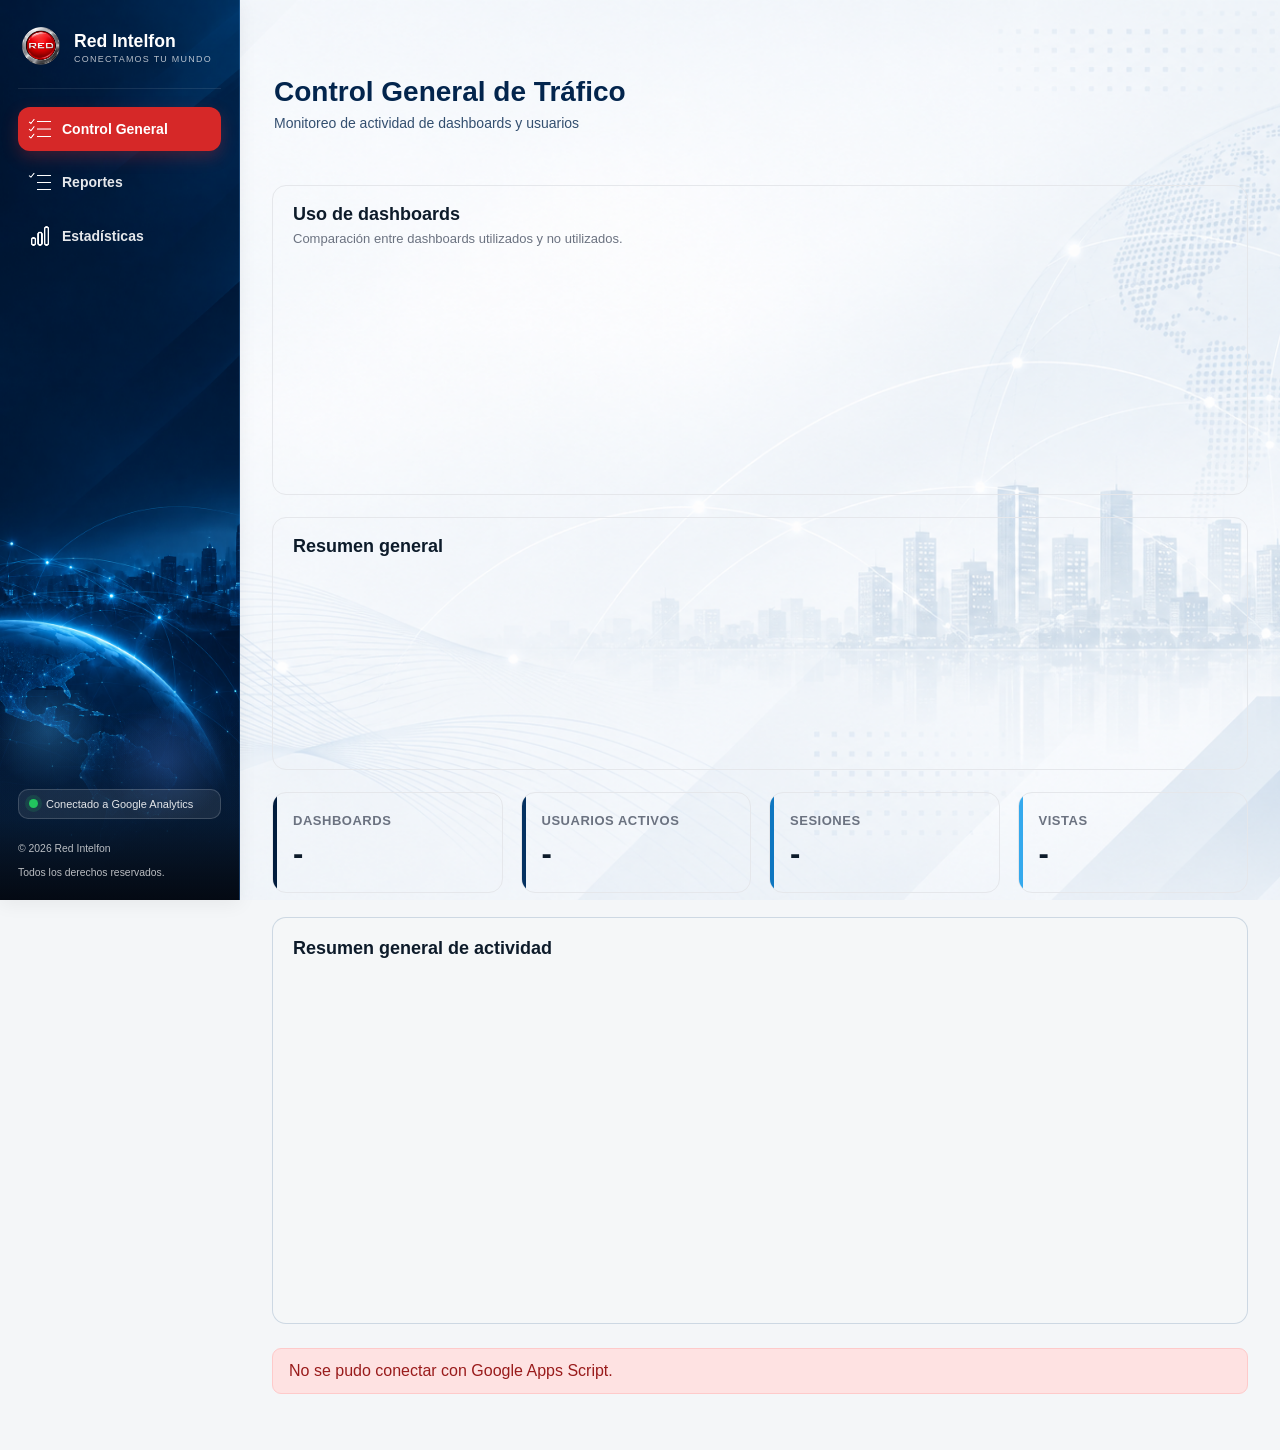
==== commit 0a07a773: "fix: design" ====
--- a/assets/pages/index.html
+++ b/assets/pages/index.html
@@ -1,49 +1,22 @@
 <!DOCTYPE html>
 <html lang="es">
-
 <head>
-
     <meta charset="UTF-8">
-
     <meta name="viewport" content="width=device-width, initial-scale=1.0">
-
     <title>Control General de Tráfico</title>
     <link rel="stylesheet" href="../css/style.css">
-
 </head>
-
-
 <body>
-
-
     <div class="dashboard-shell">
         <div id="sidebar-container"></div>
-
         <div class="dashboard-content">
-
             <header class="header">
-
                 <div class="header-texto">
-
-                    <h1>
-                        Control General de Tráfico
-                    </h1>
-
-                    <p>
-                        Monitoreo de actividad de dashboards y usuarios
-                    </p>
-
+                    <h1>Control General de Tráfico</h1>
+                    <p>Monitoreo de actividad de dashboards y usuarios</p>
                 </div>
-
-                <div class="estado">
-                    <span class="estado-punto"></span>
-                    Conectado a Google Analytics
-                </div>
-
             </header>
-
             <main class="contenedor">
-
                 <section id="view-general" class="view-panel">
                     <section class="uso-dashboard-card">
                         <div class="chart-header">
@@ -93,16 +66,9 @@
                     <div id="errorAnalytics"></div>
                 </section>
             </main>
-
         </div>
-
     </div>
-
-
     <script src="../js/sidebar.js"></script>
     <script src="../js/control.js"></script>
-
-
 </body>
-
 </html>
--- a/assets/css/style.css
+++ b/assets/css/style.css
@@ -43,7 +43,8 @@
     box-sizing: border-box;
 }
 
-html, body {
+html,
+body {
     margin: 0;
     height: 100%;
     font-family: Inter, Arial, Helvetica, sans-serif;
@@ -73,8 +74,8 @@
 }
 
 .sidebar {
-    width: 300px;
-    min-width: 300px;
+    width: 240px;
+    min-width: 240px;
     min-height: 100vh;
     height: 100vh;
     background-color: #07111d;
@@ -256,6 +257,17 @@
     background: linear-gradient(to top, rgba(4, 9, 18, 0.95), rgba(4, 9, 18, 0.15) 40%, transparent 100%);
 }
 
+.sidebar-footer .sidebar-estado {
+    align-self: stretch;
+    margin: 0 0 14px;
+    padding: 8px 10px;
+    border-color: rgba(255, 255, 255, 0.16);
+    background: rgba(255, 255, 255, 0.08);
+    color: rgba(255, 255, 255, 0.88);
+    box-shadow: none;
+    font-size: 11px;
+}
+
 .footer-tech {
     display: flex;
     flex-direction: column;
@@ -276,7 +288,7 @@
 .dashboard-content {
     flex: 1;
     min-width: 0;
-    margin-left: 300px;
+    margin-left: 240px;
     background: transparent;
 }
 
@@ -398,19 +410,19 @@
     width: min(100%, 1100px);
     margin: 0 auto;
     background: transparent;
-    border: 0;
-    border-radius: 0;
+    height: auto;
+    min-height: 0;
     box-shadow: none;
-    color: #f4f7fb;
-    padding: 0;
+    color: transparent;
+    padding: 10px 12px 8px;
 }
 
 .reportes-header {
     display: flex;
     align-items: flex-end;
     justify-content: stretch;
-    gap: 20px;
-    margin-bottom: 18px;
+    gap: 12px;
+    margin-bottom: 0;
     flex-wrap: nowrap;
 }
 
@@ -434,9 +446,9 @@
 .reportes-selector {
     display: flex;
     flex-direction: column;
-    gap: 7px;
-    min-width: 230px;
-    flex: 1 1 230px;
+    gap: 4px;
+    min-width: 180px;
+    flex: 1 1 180px;
     color: #164e7b;
     font-size: 11px;
     font-weight: 400;
@@ -446,8 +458,8 @@
 }
 
 .reportes-selector-area {
-    flex: 0 1 190px;
-    min-width: 170px;
+    flex: 0 1 170px;
+    min-width: 150px;
 }
 
 .reportes-limpiar-filtros {
@@ -456,12 +468,12 @@
     align-items: center;
     justify-content: center;
     gap: 6px;
-    min-height: 42px;
-    padding: 0 13px;
-    border: 1px solid var(--grafica-acento);
+    min-height: 36px;
+    padding: 0 11px;
+    border: 1px solid #164E7B;
     border-radius: 8px;
-    background: var(--grafica-acento);
-    color: white;
+    background: white;
+    color: var(--grafica-acento);
     font-size: 12px;
     font-weight: 700;
     white-space: nowrap;
@@ -474,9 +486,14 @@
     line-height: 1;
 }
 
-.reportes-limpiar-filtros:hover {
-    border-color: var(--grafica-tecnologico);
-    background: var(--grafica-tecnologico);
+
+
+.reportes-limpiar-filtros:hover,
+.reportes-multiple-trigger:hover,
+.reportes-fecha-trigger:hover {
+    border-color: #164E7B;
+    background: #164E7B;
+    color: white;
     transform: translateY(-1px);
 }
 
@@ -487,14 +504,14 @@
 
 .reportes-selector select {
     width: 100%;
-    height: 42px;
-    min-height: 42px;
+    height: 36px;
+    min-height: 36px;
     border: 1px solid #164e7b;
     border-radius: 8px;
-    background:white;
+    background: white;
     color: #164e7b;
-    padding: 0 12px;
-    font-size: 13px;
+    padding: 0 10px;
+    font-size: 12px;
     font-weight: 400;
     line-height: 1.2;
     text-transform: none;
@@ -506,22 +523,22 @@
     align-items: center;
     justify-content: space-between;
     width: 100%;
-    height: 42px;
-    min-height: 42px;
+    height: 36px;
+    min-height: 36px;
     border: 1px solid #164e7b;
     border-radius: 8px;
     background: white;
     color: #164e7b;
-    padding: 0 12px;
-    font-size: 13px;
+    padding: 0 10px;
+    font-size: 12px;
     font-weight: 400;
     line-height: 1.2;
     text-align: left;
     cursor: pointer;
 }
 
-.reportes-multiple-trigger:hover {
-    background: #eef6fb;
+#reportesAreaTrigger {
+    font-weight: 700;
 }
 
 .reportes-multiple-trigger:focus {
@@ -560,7 +577,7 @@
     gap: 2px;
     overflow-y: auto;
     padding: 7px;
-    border: 1px solid #b9d3e5;
+    border: 1px solid #164E7B;
     border-radius: 10px;
     background: white;
     box-shadow: 0 12px 28px rgba(1, 28, 61, 0.16);
@@ -590,7 +607,72 @@
 }
 
 .reportes-opcion-empresa:hover {
-    background: #eef6fb;
+    background: #164E7B;
+    color: white;
+}
+
+.reportes-opcion-empresa.coincide-busqueda {
+    background: #fff1f1;
+    color: #b42318;
+    box-shadow: inset 3px 0 0 #d64545;
+}
+
+.reportes-opcion-empresa.coincide-busqueda-principal {
+    background: #ffdede;
+    color: #8f1d1d;
+    font-weight: 700;
+}
+
+.reportes-opcion-todas {
+    border-bottom: 1px solid #164E7B;
+    margin-bottom: 5px;
+    font-weight: 700;
+}
+
+.reportes-busqueda-empresa {
+    display: block;
+    padding: 4px 2px 7px;
+}
+
+.reportes-busqueda-empresa input {
+    width: 100%;
+    height: 34px;
+    border: 1px solid #164E7B;
+    border-radius: 6px;
+    padding: 0 9px;
+    color: #053161;
+    font-size: 12px;
+}
+
+.reportes-busqueda-empresa input:focus {
+    outline: none;
+    border-color: #164E7B;
+    box-shadow: 0 0 0 2px rgba(14, 118, 192, 0.14);
+}
+
+.visualmente-oculto {
+    position: absolute;
+    width: 1px;
+    height: 1px;
+    overflow: hidden;
+    clip: rect(0 0 0 0);
+    white-space: nowrap;
+}
+
+#reportesEmpresasLista {
+    display: flex;
+    flex-direction: column;
+}
+
+#reportesEmpresasLista .reportes-opcion-empresa[hidden] {
+    display: none;
+}
+
+.reportes-empresas-sin-resultados {
+    margin: 10px 6px 6px;
+    color: #7d2b2b;
+    font-size: 12px;
+    text-align: center;
 }
 
 .reportes-opcion-empresa input {
@@ -612,7 +694,7 @@
     padding: 7px 9px;
     border: 0;
     border-radius: 6px;
-    background: transparent;
+    background: white;
     color: #053161;
     font-size: 12px;
     font-weight: 400;
@@ -623,8 +705,8 @@
 
 .reportes-opcion-simple:hover,
 .reportes-opcion-simple.seleccionada {
-    background: #eef6fb;
-    color: #011c3d;
+    background: #164E7B;
+    color: white;
 }
 
 .reportes-selector select:hover,
@@ -644,8 +726,8 @@
 .reportes-periodo {
     display: flex;
     flex-direction: column;
-    gap: 7px;
-    flex: 0 1 300px;
+    gap: 4px;
+    flex: 0 1 280px;
     color: #164e7b;
     font-size: 11px;
     font-weight: 400;
@@ -655,7 +737,7 @@
 
 .reportes-periodo-controles {
     display: grid;
-    grid-template-columns: auto minmax(135px, 1fr) auto minmax(135px, 1fr);
+    grid-template-columns: auto minmax(110px, 1fr) auto minmax(110px, 1fr);
     align-items: center;
     gap: 6px;
     min-height: 40px;
@@ -678,44 +760,67 @@
     align-items: center;
     justify-content: space-between;
     width: 100%;
-    height: 42px;
-    min-height: 42px;
-    border: 1px solid var(--grafica-tecnologico);
+    height: 36px;
+    min-height: 36px;
+    border: 1px solid #164E7B;
     border-radius: 8px;
-    background: linear-gradient(135deg, #ffffff 0%, var(--azul-claro) 100%);
-    color: var(--grafica-noche);
+    background: white;
+    color: #164E7B;
     padding: 0 9px 0 12px;
-    font-size: 13px;
-    font-weight: 400;
+    font-size: 12px;
+    font-weight: 700;
     line-height: 1.2;
     cursor: pointer;
     box-shadow: 0 3px 10px rgba(3, 37, 77, 0.08);
     transition: border-color 160ms ease, box-shadow 160ms ease, background 160ms ease;
 }
 
-.reportes-fecha-trigger:hover,
 .reportes-fecha-trigger[aria-expanded="true"] {
-    border-color: var(--grafica-acento);
-    background: linear-gradient(135deg, #ffffff 0%, #dff4fc 100%);
+    border-color: #164E7B;
+    background: rgba(14, 118, 192, 0.04);
     box-shadow: 0 5px 14px rgba(14, 118, 192, 0.16);
 }
 
 .reportes-fecha-trigger:focus {
     outline: none;
-    border-color: var(--grafica-acento);
+    border-color: #164E7B;
     box-shadow: 0 0 0 3px rgba(52, 169, 237, 0.22), 0 5px 14px rgba(14, 118, 192, 0.14);
 }
 
-.reportes-fecha-icono {
+.reportes-icono {
+    position: relative;
     display: grid;
-    width: 25px;
-    height: 25px;
+    width: 18px;
+    height: 18px;
     place-items: center;
-    border-radius: 6px;
-    background: var(--grafica-acento);
-    color: white;
-    font-size: 17px;
+    background: transparent;
+    color: var(--grafica-acento);
+    font-size: 0;
     line-height: 1;
+}
+
+.reportes-icono img {
+    position: absolute;
+    inset: 0;
+    width: 15px;
+    height: 15px;
+    object-fit: contain;
+    pointer-events: none;
+    transition: opacity 140ms ease;
+}
+
+.reportes-icono-hover {
+    opacity: 0;
+}
+
+.reportes-fecha-trigger:hover .reportes-icono-normal,
+.reportes-limpiar-filtros:hover .reportes-icono-normal {
+    opacity: 0;
+}
+
+.reportes-fecha-trigger:hover .reportes-icono-hover,
+.reportes-limpiar-filtros:hover .reportes-icono-hover {
+    opacity: 1;
 }
 
 .reportes-calendario {
@@ -725,7 +830,7 @@
     left: 0;
     width: 250px;
     padding: 13px;
-    border: 1px solid #b9d3e5;
+    border: 1px solid #164E7B;
     border-radius: 10px;
     background: #ffffff;
     box-shadow: 0 16px 34px rgba(1, 28, 61, 0.22);
@@ -760,7 +865,7 @@
     height: 27px;
     border: 0;
     border-radius: 6px;
-    background: var(--azul-claro);
+    background: white;
     color: var(--grafica-tecnologico);
     font-size: 22px;
     line-height: 20px;
@@ -787,7 +892,7 @@
     place-items: center;
     border: 0;
     border-radius: 6px;
-    background: transparent;
+    background: white;
     color: var(--grafica-marino);
     font-size: 12px;
     cursor: pointer;
@@ -857,8 +962,6 @@
 
 .line-chart {
     overflow: hidden;
-    border: 1px solid #d7e4ef;
-    border-radius: 8px;
     background: transparent;
     box-shadow: none;
 }
@@ -884,12 +987,12 @@
     border-radius: 50%;
 }
 
-    
+
 .donut-contenido {
     display: flex;
     align-items: center;
     justify-content: center;
-    gap: 42px;
+    gap: 30px;
     min-height: 360px;
     padding: 24px 32px;
 }
@@ -946,11 +1049,31 @@
     max-width: 620px;
 }
 
+.donut-leyenda-cabecera,
 .donut-leyenda-item {
     display: grid;
-    grid-template-columns: 12px minmax(0, 1fr) auto auto;
-    align-items: center;
-    gap: 9px;
+    grid-template-columns: 12px minmax(0, 1fr) 90px 72px;
+    align-items: center;
+    column-gap: 20px;
+}
+
+.donut-leyenda-cabecera {
+    color: #164E7B;
+    font-size: 11px;
+    font-weight: 700;
+    text-transform: uppercase;
+}
+
+.donut-leyenda-cabecera strong:nth-child(3),
+.donut-leyenda-cabecera strong:nth-child(4) {
+    text-align: center;
+}
+
+.donut-leyenda-cabecera strong:nth-child(2) {
+    text-align: center;
+}
+
+.donut-leyenda-item {
     color: #03254d;
     font-size: 13px;
 }
@@ -964,19 +1087,21 @@
 .donut-empresa {
     overflow: hidden;
     text-overflow: ellipsis;
+    text-align: left;
     white-space: nowrap;
 }
 
 .donut-leyenda-item strong {
     color: #011c3d;
     font-size: 13px;
+    text-align: center;
 }
 
 .donut-leyenda-item small {
     min-width: 48px;
     color: #0e76c0;
     font-size: 12px;
-    text-align: right;
+    text-align: center;
 }
 
 .donut-vacio {
@@ -1033,7 +1158,7 @@
     cursor: not-allowed;
 }
 
-.line-chart > svg {
+.line-chart>svg {
     display: block;
     width: max(100%, 900px);
     min-width: 900px;
@@ -1355,34 +1480,73 @@
 .estadisticas-grid {
     display: grid;
     grid-template-columns: repeat(3, minmax(0, 1fr));
-    gap: 16px;
+    gap: 18px;
 }
 
 .estadistica-card {
+    position: relative;
     min-width: 0;
     min-height: 300px;
-    padding: 20px 22px;
-    border: 1px solid rgba(7, 66, 121, 0.16);
-    border-radius: 12px;
-    background: rgba(255, 255, 255, 0.18);
+    padding: 22px 24px;
+    border: 1px solid rgba(7, 66, 121, 0.1);
+    border-radius: 16px;
+    background: linear-gradient(180deg, rgba(255, 255, 255, 0.55), rgba(255, 255, 255, 0.22));
+    box-shadow: 0 8px 24px rgba(8, 38, 66, 0.06);
+    backdrop-filter: blur(6px);
+    overflow: hidden;
+    transition: box-shadow 0.25s ease, transform 0.25s ease;
+}
+
+.estadistica-card::before {
+    content: "";
+    position: absolute;
+    top: 0;
+    left: 0;
+    right: 0;
+    height: 3px;
+    background: linear-gradient(90deg, var(--grafica-acento), var(--grafica-luminoso) 60%, var(--grafica-brillo));
+    opacity: 0.85;
+}
+
+.estadistica-card:hover {
+    box-shadow: 0 14px 32px rgba(8, 38, 66, 0.12);
+    transform: translateY(-2px);
 }
 
 .estadistica-card-wide {
-    grid-column: span 2;
+    grid-column: 1 / -1;
+}
+
+.estadistica-card-lista {
+    min-height: 300px;
 }
 
 .estadistica-card h2 {
-    margin: 0 0 22px;
+    margin: 0 0 20px;
+    display: flex;
+    align-items: center;
+    gap: 8px;
     color: var(--grafica-marino);
-    font-size: 15px;
-    font-weight: 500;
+    font-size: 14.5px;
+    font-weight: 700;
+    letter-spacing: 0.01em;
+}
+
+.estadistica-card h2::before {
+    content: "";
+    width: 7px;
+    height: 7px;
+    border-radius: 50%;
+    background: var(--grafica-acento);
+    box-shadow: 0 0 0 4px rgba(52, 169, 237, 0.16);
+    flex: none;
 }
 
 .estadistica-tabla,
 .estadistica-barras {
     display: flex;
     flex-direction: column;
-    gap: 13px;
+    gap: 15px;
 }
 
 .estadistica-fila {
@@ -1390,7 +1554,7 @@
     grid-template-columns: minmax(0, 1fr) auto;
     gap: 8px;
     color: var(--grafica-marino);
-    font-size: 12px;
+    font-size: 12.5px;
 }
 
 .estadistica-fila span,
@@ -1398,30 +1562,41 @@
     overflow: hidden;
     text-overflow: ellipsis;
     white-space: nowrap;
+    font-weight: 500;
 }
 
 .estadistica-fila strong,
 .estadistica-barra-fila strong {
     color: var(--grafica-noche);
-    font-size: 12px;
+    font-size: 12.5px;
+    font-weight: 700;
+    font-variant-numeric: tabular-nums;
 }
 
 .estadistica-fila i,
 .estadistica-barra-fila i {
     grid-column: 1 / -1;
     display: block;
-    height: 3px;
+    height: 6px;
     overflow: hidden;
-    border-radius: 4px;
-    background: rgba(52, 169, 237, 0.12);
+    border-radius: 6px;
+    background: rgba(52, 169, 237, 0.1);
 }
 
 .estadistica-fila i b,
 .estadistica-barra-fila i b {
     display: block;
+    width: 0;
     height: 100%;
     border-radius: inherit;
-    background: var(--grafica-acento);
+    background: linear-gradient(90deg, var(--grafica-digital), var(--grafica-luminoso));
+    box-shadow: 0 0 8px rgba(52, 169, 237, 0.35);
+    transition: width 0.7s cubic-bezier(0.22, 1, 0.36, 1);
+}
+
+#estadisticaInteraccion .estadistica-barra-fila i b {
+    background: linear-gradient(90deg, #b3261e, #d64545);
+    box-shadow: 0 0 8px rgba(214, 69, 69, 0.35);
 }
 
 .estadistica-barra-fila {
@@ -1430,116 +1605,98 @@
     gap: 7px 10px;
     align-items: center;
     color: var(--grafica-marino);
-    font-size: 12px;
+    font-size: 12.5px;
 }
 
 .estadistica-donut-layout {
     display: flex;
     align-items: center;
-    gap: 12px;
+    gap: 18px;
 }
 
 .estadistica-donut {
     width: 170px;
     min-width: 145px;
     height: 170px;
+    overflow: visible;
+    filter: drop-shadow(0 6px 14px rgba(7, 66, 121, 0.18));
 }
 
 .estadistica-donut-base,
 .estadistica-donut-segment {
     fill: none;
-    stroke-width: 24;
+    stroke-width: 22;
 }
 
 .estadistica-donut-base {
-    stroke: rgba(183, 222, 239, 0.55);
+    stroke: rgba(183, 222, 239, 0.4);
 }
 
 .estadistica-donut-segment {
     transform: rotate(-90deg);
     transform-origin: 100px 100px;
+    stroke-linecap: round;
+    transition: stroke-dasharray 0.8s cubic-bezier(0.22, 1, 0.36, 1);
+}
+
+.estadistica-donut-segment:hover {
+    opacity: 0.82;
 }
 
 .estadistica-donut-total {
     fill: var(--grafica-noche);
-    font-size: 20px;
-    font-weight: 700;
+    font-size: 21px;
+    font-weight: 800;
     text-anchor: middle;
 }
 
 .estadistica-leyenda {
     display: flex;
     flex-direction: column;
-    gap: 9px;
+    gap: 10px;
     min-width: 0;
 }
 
 .estadistica-leyenda-item {
     display: grid;
-    grid-template-columns: 9px minmax(0, 1fr) auto;
-    align-items: center;
-    gap: 7px;
+    grid-template-columns: 10px minmax(0, 1fr) auto;
+    align-items: center;
+    gap: 8px;
+    padding: 4px 6px;
+    border-radius: 8px;
     color: var(--grafica-marino);
-    font-size: 11px;
+    font-size: 11.5px;
+    transition: background 0.2s ease;
+}
+
+.estadistica-leyenda-item:hover {
+    background: rgba(52, 169, 237, 0.08);
 }
 
 .estadistica-leyenda-item i {
-    width: 9px;
-    height: 9px;
+    width: 10px;
+    height: 10px;
     border-radius: 50%;
+    box-shadow: 0 0 0 3px rgba(255, 255, 255, 0.5) inset;
 }
 
 .estadistica-leyenda-item span {
     overflow: hidden;
     text-overflow: ellipsis;
     white-space: nowrap;
+    font-weight: 500;
 }
 
 .estadistica-leyenda-item strong {
     color: var(--grafica-acento);
-}
-
-.estadistica-linea {
-    position: relative;
+    font-weight: 700;
+}
+
+.estadistica-vacia {
+    display: flex;
+    align-items: center;
+    justify-content: center;
     height: 190px;
-    margin-top: 12px;
-    border-bottom: 1px solid rgba(7, 66, 121, 0.22);
-    background: repeating-linear-gradient(to bottom, transparent 0 45px, rgba(7, 66, 121, 0.1) 46px 47px);
-}
-
-.estadistica-linea-trazo {
-    position: absolute;
-    right: 3%;
-    bottom: 22%;
-    left: 3%;
-    height: 2px;
-    background: var(--grafica-acento);
-    opacity: 0.6;
-}
-
-.estadistica-punto {
-    position: absolute;
-    z-index: 1;
-    display: flex;
-    flex-direction: column;
-    align-items: center;
-    gap: 8px;
-    transform: translateX(-50%);
-    color: var(--grafica-marino);
-    font-size: 10px;
-}
-
-.estadistica-punto::after {
-    content: "";
-    width: 9px;
-    height: 9px;
-    border: 2px solid white;
-    border-radius: 50%;
-    background: var(--grafica-acento);
-    box-shadow: 0 0 0 1px var(--grafica-acento);
-}
-
-.estadistica-vacia {
     color: var(--texto-suave);
     font-size: 13px;
 }
@@ -1548,24 +1705,41 @@
     display: block;
     width: 100%;
     height: 210px;
+    overflow: visible;
 }
 
 .estadistica-svg-eje,
 .estadistica-svg-guia {
-    stroke: rgba(7, 66, 121, 0.18);
+    stroke: rgba(7, 66, 121, 0.16);
     stroke-width: 1;
 }
 
 .estadistica-svg-guia {
-    stroke-dasharray: 3 4;
+    stroke-dasharray: 3 5;
+}
+
+.estadistica-svg-area {
+    opacity: 0.16;
 }
 
 .estadistica-svg-linea {
     fill: none;
     stroke: var(--grafica-acento);
+    color: var(--grafica-acento);
     stroke-linecap: round;
     stroke-linejoin: round;
-    stroke-width: 2.5;
+    stroke-width: 2.75;
+    filter: drop-shadow(0 3px 5px rgba(14, 118, 192, 0.25));
+}
+
+#estadisticaActividad .estadistica-svg-linea,
+#estadisticaActividad .estadistica-linea-punto {
+    stroke: #d64545;
+    color: #d64545;
+}
+
+#estadisticaActividad .estadistica-linea-punto {
+    fill: #d64545;
 }
 
 .estadistica-svg-linea-secundaria {
@@ -1575,7 +1749,12 @@
 .estadistica-linea-punto {
     fill: var(--grafica-acento);
     stroke: white;
-    stroke-width: 1.5;
+    stroke-width: 2;
+    transition: r 0.15s ease;
+}
+
+.estadistica-linea-punto:hover {
+    r: 5.5;
 }
 
 .estadistica-linea-punto-secundario {
@@ -1590,20 +1769,21 @@
 .estadistica-mini-series {
     display: flex;
     gap: 16px;
-    margin-bottom: 4px;
+    margin-bottom: 6px;
     color: var(--texto-suave);
-    font-size: 11px;
+    font-size: 11.5px;
+    font-weight: 600;
 }
 
 .estadistica-mini-series span {
     display: inline-flex;
     align-items: center;
-    gap: 5px;
+    gap: 6px;
 }
 
 .estadistica-mini-series i {
-    width: 8px;
-    height: 8px;
+    width: 9px;
+    height: 9px;
     border-radius: 50%;
     background: var(--grafica-acento);
 }
@@ -1615,22 +1795,53 @@
 .estadistica-metricas {
     display: grid;
     grid-template-columns: repeat(3, 1fr);
-    align-items: center;
-    min-height: 180px;
-    gap: 20px;
+    align-items: stretch;
+    min-height: 150px;
+    gap: 18px;
 }
 
 .estadistica-metrica {
+    position: relative;
     display: flex;
     flex-direction: column;
-    gap: 12px;
+    justify-content: center;
+    gap: 10px;
+    padding: 18px 20px;
+    border-radius: 14px;
+    background: rgba(52, 169, 237, 0.07);
+    border: 1px solid rgba(7, 66, 121, 0.1);
     color: var(--texto-suave);
-    font-size: 12px;
+    font-size: 12.5px;
+    font-weight: 600;
+    text-transform: uppercase;
+    letter-spacing: 0.03em;
+    overflow: hidden;
+}
+
+.estadistica-metrica::before {
+    content: "";
+    position: absolute;
+    left: 0;
+    top: 0;
+    bottom: 0;
+    width: 4px;
+    background: var(--grafica-acento);
+}
+
+.estadistica-metrica:nth-child(2)::before {
+    background: var(--grafica-luminoso);
+}
+
+.estadistica-metrica:nth-child(3)::before {
+    background: var(--grafica-digital);
 }
 
 .estadistica-metrica strong {
     color: var(--grafica-noche);
-    font-size: 28px;
+    font-size: 30px;
+    font-weight: 800;
+    letter-spacing: normal;
+    text-transform: none;
     line-height: 1;
 }
 
@@ -1640,7 +1851,7 @@
     }
 
     .estadistica-card-wide {
-        grid-column: span 2;
+        grid-column: 1 / -1;
     }
 }
 
@@ -1660,6 +1871,10 @@
 
     .estadistica-donut {
         align-self: center;
+    }
+
+    .estadistica-metricas {
+        grid-template-columns: 1fr;
     }
 }
 
@@ -1749,6 +1964,7 @@
     font-size: 28px;
     font-weight: 700;
     line-height: 1.15;
+    margin-top: 3rem;
 }
 
 .header-texto p {
@@ -1757,8 +1973,9 @@
     opacity: 0.8;
 }
 
-.reportes-header-page .header-texto {
+.-header-page .header-texto {
     margin: 0;
+    margin-left: 4rem;
 }
 
 .estado {
@@ -1773,6 +1990,7 @@
     margin: 0;
     color: var(--azul-oscuro);
     box-shadow: 0 6px 18px rgba(1, 28, 61, 0.06);
+    margin-top: -5em;
 }
 
 .estado-punto {
@@ -1781,6 +1999,7 @@
     border-radius: 50%;
     background: #22c55e;
     box-shadow: 0 0 0 4px rgba(34, 197, 94, 0.15);
+
 }
 
 /* =====================================================
@@ -1935,7 +2154,7 @@
 
 .card-tabla {
     background: transparent;
-    border: 1px solid var(--borde);
+    border: 1px solid #164E7B;
     border-radius: 14px;
     box-shadow: none;
     overflow: hidden;
@@ -1946,8 +2165,18 @@
     justify-content: space-between;
     align-items: center;
     padding: 18px 20px;
-    border-bottom: 1px solid var(--borde);
+    border-bottom: 1px solid #164E7B;
     background: transparent;
+}
+
+.reportes-tabla .card-tabla-header {
+    background: #07111d url("../img/sidebar.png") center / cover no-repeat;
+    color: white;
+}
+
+.reportes-tabla .card-tabla-header h2,
+.reportes-tabla .card-tabla-header .contador {
+    color: white;
 }
 
 .card-tabla-header h2 {
@@ -1988,16 +2217,16 @@
     font-weight: 700;
     text-transform: uppercase;
     letter-spacing: 0.03em;
-    border-bottom: 1px solid var(--borde);
-    border-right: 1px solid var(--borde);
+    border-bottom: 1px solid #164E7B;
+    border-right: 1px solid #164E7B;
     padding: 12px;
     white-space: nowrap;
 }
 
 tbody td {
     padding: 11px 12px;
-    border-bottom: 1px solid #edf0f2;
-    border-right: 1px solid #edf0f2;
+    border-bottom: 1px solid #164E7B;
+    border-right: 1px solid #164E7B;
     vertical-align: top;
     background: transparent;
     height: 48px;
@@ -2100,6 +2329,20 @@
     white-space: nowrap;
 }
 
+.tabla-wrapper table thead th:not(:nth-child(2)),
+.tabla-wrapper table tbody td:not(:nth-child(2)) {
+    text-align: center;
+}
+
+.tabla-wrapper table thead th:nth-child(2),
+.tabla-wrapper table tbody td:nth-child(2) {
+    text-align: left;
+}
+
+.tabla-wrapper table tbody td.empresa-filtro-compacta {
+    font-size: 10px;
+}
+
 .tabla-wrapper table thead th:nth-child(1),
 .tabla-wrapper table tbody td:nth-child(1),
 .tabla-wrapper table thead th:nth-child(2),
@@ -2111,8 +2354,15 @@
 
 .tabla-wrapper table thead th.columna-seleccionada,
 .tabla-wrapper table tbody td.columna-seleccionada {
+    min-width: max-content;
+    width: max-content;
     background: rgba(52, 169, 237, 0.2) !important;
     box-shadow: inset 2px 0 0 var(--grafica-acento), inset -2px 0 0 var(--grafica-acento);
+}
+
+.tabla-wrapper table tbody td.columna-seleccionada {
+    overflow: visible;
+    text-overflow: clip;
 }
 
 .tabla-wrapper table thead th.columna-oculta,
@@ -2175,4 +2425,4 @@
     .uso-dashboard-leyenda {
         width: 100%;
     }
-}
+}
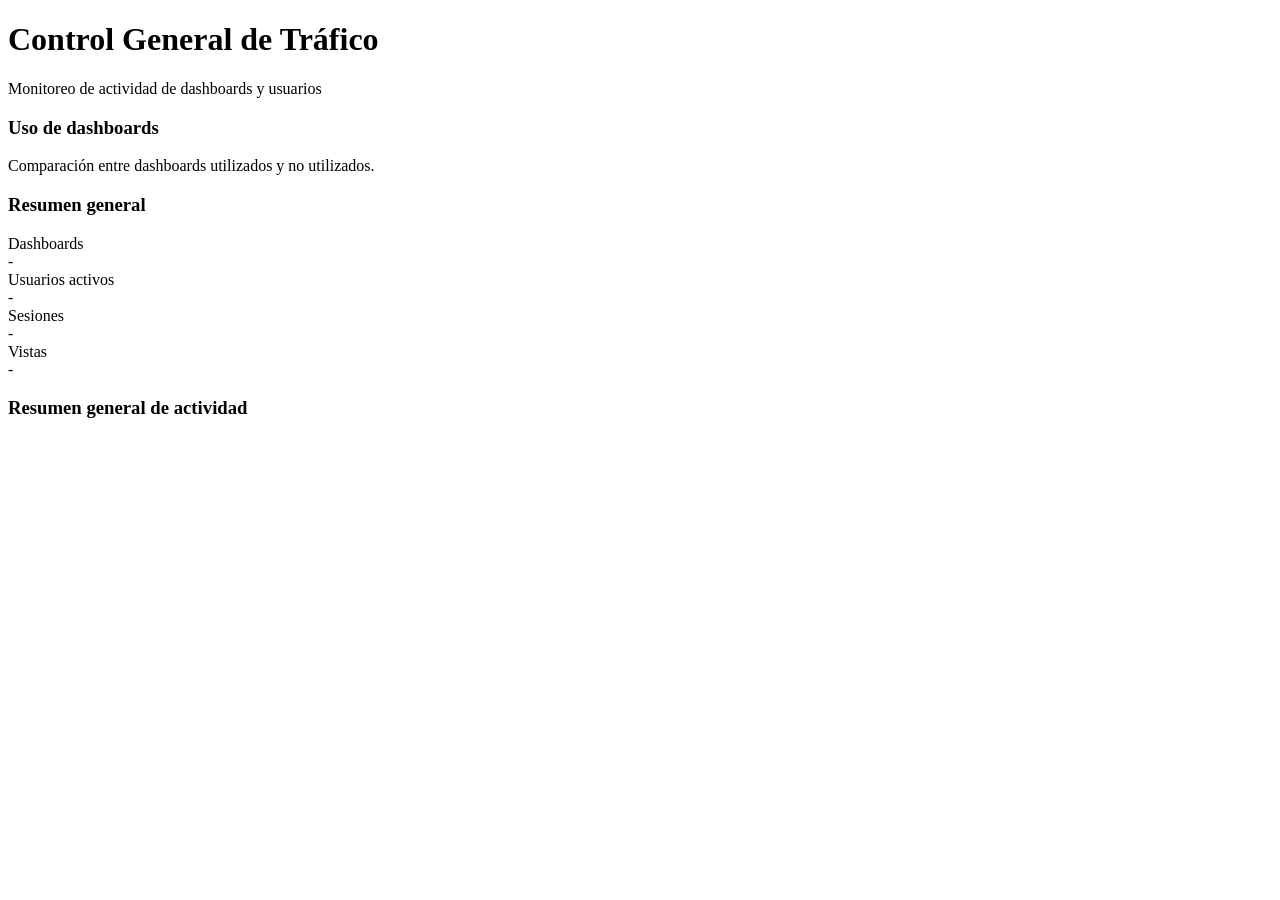
==== commit 7ed61e85: "fix: design" ====
--- a/assets/pages/index.html
+++ b/assets/pages/index.html
@@ -4,7 +4,7 @@
     <meta charset="UTF-8">
     <meta name="viewport" content="width=device-width, initial-scale=1.0">
     <title>Control General de Tráfico</title>
-    <link rel="stylesheet" href="../css/style.css">
+    <link rel="stylesheet" href="/css/style.css">
 </head>
 <body>
     <div class="dashboard-shell">
@@ -68,7 +68,7 @@
             </main>
         </div>
     </div>
-    <script src="../js/sidebar.js"></script>
-    <script src="../js/control.js"></script>
+    <script src="/js/sidebar.js"></script>
+    <script src="/js/control.js"></script>
 </body>
 </html>
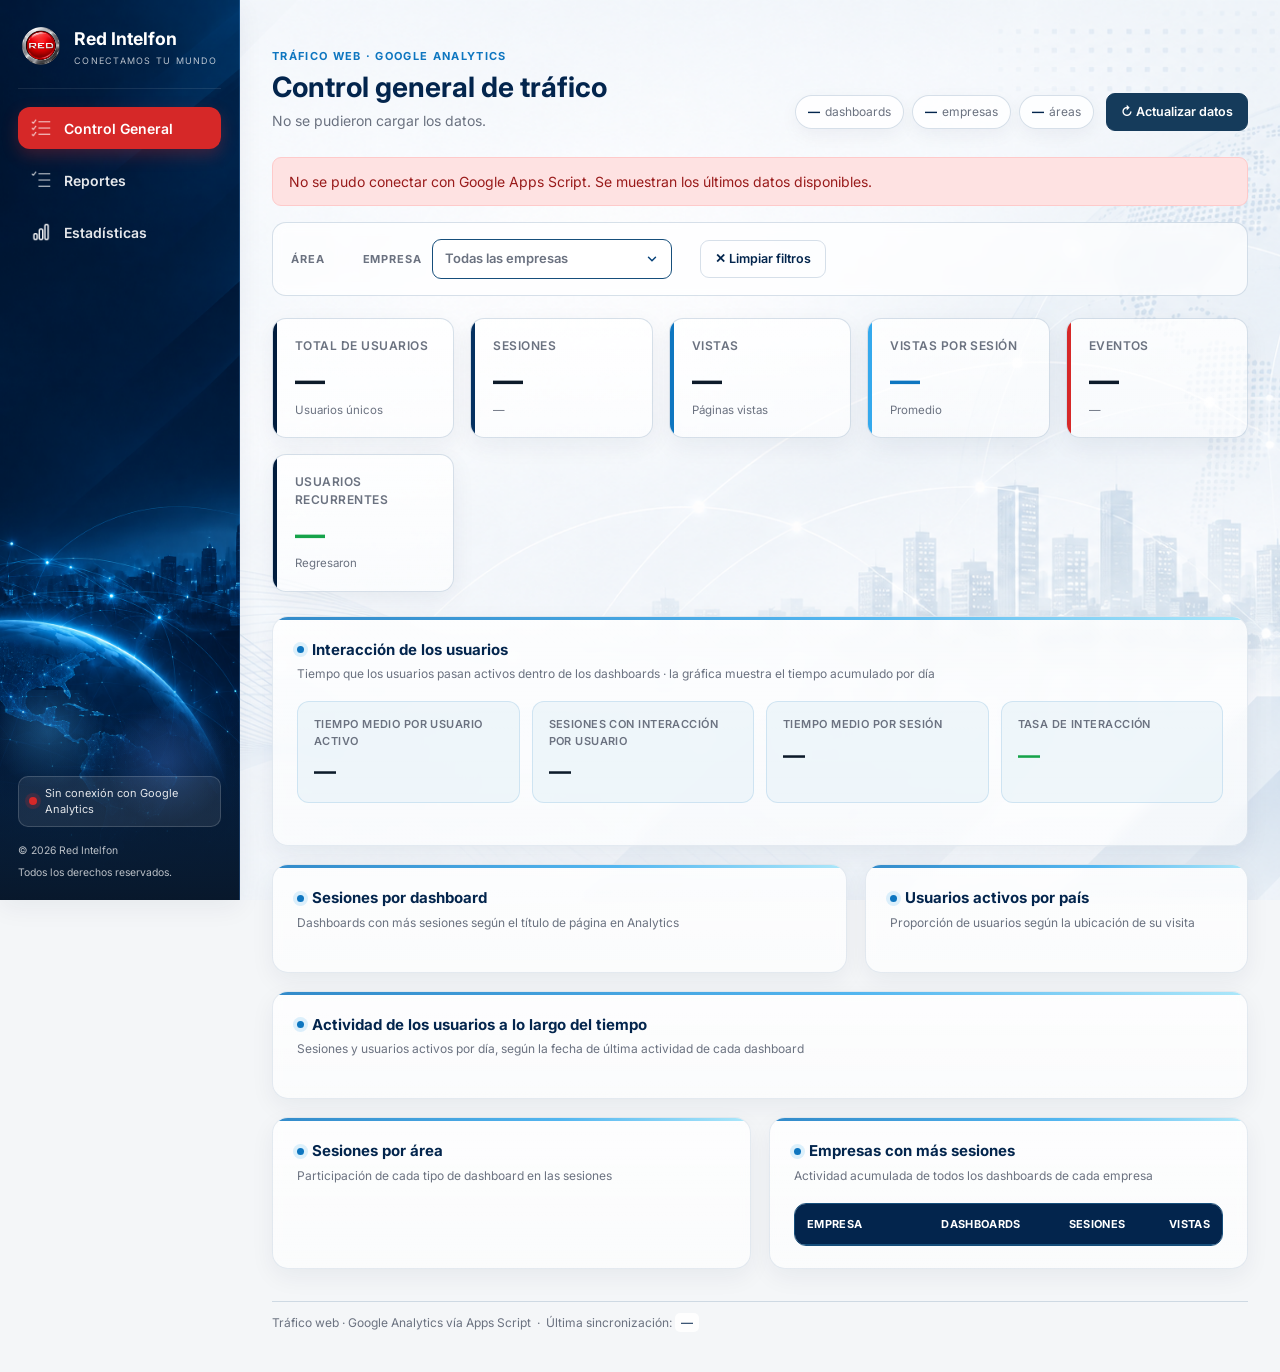
==== commit 955fb5e0: "feat: arreglar y modificar estructura acorde analytics" ====
--- a/assets/pages/index.html
+++ b/assets/pages/index.html
@@ -3,72 +3,183 @@
 <head>
     <meta charset="UTF-8">
     <meta name="viewport" content="width=device-width, initial-scale=1.0">
-    <title>Control General de Tráfico</title>
-    <link rel="stylesheet" href="/css/style.css">
+    <title>Control general · Tráfico web · RED Intelfon</title>
+    <link rel="stylesheet" href="../css/style.css">
 </head>
 <body>
-    <div class="dashboard-shell">
-        <div id="sidebar-container"></div>
-        <div class="dashboard-content">
-            <header class="header">
-                <div class="header-texto">
-                    <h1>Control General de Tráfico</h1>
-                    <p>Monitoreo de actividad de dashboards y usuarios</p>
+<div class="app">
+    <div id="sidebar-container"></div>
+
+    <div class="main">
+        <header class="topbar">
+            <button class="mobile-toggle" type="button" data-sidebar-toggle aria-label="Mostrar u ocultar menú">
+                <svg width="18" height="18" viewBox="0 0 24 24" fill="none" stroke="currentColor" stroke-width="2"><line x1="3" y1="12" x2="21" y2="12"/><line x1="3" y1="6" x2="21" y2="6"/><line x1="3" y1="18" x2="21" y2="18"/></svg>
+            </button>
+            <div class="topbar-title">Tráfico web <small>Control general</small></div>
+            <div class="topbar-right">
+                <div class="date-pill"><span class="dot-live pulse"></span><span>Actualizado: <span id="currentDate">--</span></span></div>
+            </div>
+        </header>
+
+        <main class="content">
+
+            <!-- ENCABEZADO ───────────────────────────────────────────── -->
+            <div class="page-header">
+                <div>
+                    <div class="page-eyebrow">Tráfico web · Google Analytics</div>
+                    <h1 class="page-title">Control general de tráfico</h1>
+                    <p class="page-sub" id="pageSync">Cargando datos…</p>
                 </div>
-            </header>
-            <main class="contenedor">
-                <section id="view-general" class="view-panel">
-                    <section class="uso-dashboard-card">
-                        <div class="chart-header">
-                            <h3>Uso de dashboards</h3>
-                            <p>Comparación entre dashboards utilizados y no utilizados.</p>
+                <div class="header-actions">
+                    <div class="hero-pills">
+                        <span><b id="heroDashboards">—</b> dashboards</span>
+                        <span><b id="heroEmpresas">—</b> empresas</span>
+                        <span><b id="heroAreas">—</b> áreas</span>
+                    </div>
+                    <button class="filter-chip" id="btnRefresh" type="button">↻ Actualizar datos</button>
+                </div>
+            </div>
+
+            <div id="errorAnalytics" class="error-box" hidden></div>
+            <div id="globalLoader" class="loader"><div class="spinner"></div></div>
+
+            <div id="mainContent" hidden>
+
+                <!-- FILTROS ──────────────────────────────────────────── -->
+                <div class="filter-bar" id="filtrosAnalytics">
+                    <div class="filter-group">
+                        <span class="filter-label">Área</span>
+                        <span id="filtroAreas"></span>
+                    </div>
+                    <div class="filter-group">
+                        <span class="filter-label">Empresa</span>
+                        <div class="drop">
+                            <button class="drop-trigger" id="empresaTrigger" type="button" aria-expanded="false">
+                                <span id="empresaLabel">Todas las empresas</span>
+                                <svg width="14" height="14" viewBox="0 0 24 24" fill="none" stroke="currentColor" stroke-width="2.5" stroke-linecap="round"><polyline points="6 9 12 15 18 9"/></svg>
+                            </button>
+                            <div class="drop-panel" id="empresaPanel" hidden>
+                                <input class="drop-search" id="empresaBuscar" placeholder="Buscar empresa…" autocomplete="off">
+                                <div class="drop-list" id="empresaLista"></div>
+                                <div class="drop-meta" id="empresaMeta"></div>
+                            </div>
                         </div>
-                        <div id="chartUsoDashboards" class="uso-dashboard-chart"></div>
-                    </section>
+                    </div>
+                    <div class="filter-group">
+                        <button class="filter-chip ghost" id="btnLimpiarFiltros" type="button">✕ Limpiar filtros</button>
+                    </div>
+                </div>
 
-                    <div class="chart-card chart-card-wide">
-                        <div class="chart-header">
-                            <h3>Resumen general</h3>
+                <!-- KPIs ─────────────────────────────────────────────── -->
+                <div class="kpi-grid">
+                    <div class="kpi">
+                        <div class="kpi-label">Total de usuarios</div>
+                        <div class="kpi-value" id="kpiUsuarios">—</div>
+                        <div class="kpi-sub" id="kpiUsuariosSub">Usuarios únicos</div>
+                    </div>
+                    <div class="kpi">
+                        <div class="kpi-label">Sesiones</div>
+                        <div class="kpi-value" id="kpiSesiones">—</div>
+                        <div class="kpi-sub" id="kpiSesionesSub">—</div>
+                    </div>
+                    <div class="kpi">
+                        <div class="kpi-label">Vistas</div>
+                        <div class="kpi-value" id="kpiVistas">—</div>
+                        <div class="kpi-sub">Páginas vistas</div>
+                    </div>
+                    <div class="kpi">
+                        <div class="kpi-label">Vistas por sesión</div>
+                        <div class="kpi-value txt-cyan" id="kpiVistasSesion">—</div>
+                        <div class="kpi-sub">Promedio</div>
+                    </div>
+                    <div class="kpi">
+                        <div class="kpi-label">Eventos</div>
+                        <div class="kpi-value" id="kpiEventos">—</div>
+                        <div class="kpi-sub" id="kpiEventosSub">—</div>
+                    </div>
+                    <div class="kpi">
+                        <div class="kpi-label">Usuarios recurrentes</div>
+                        <div class="kpi-value txt-green" id="kpiRecurrentes">—</div>
+                        <div class="kpi-sub" id="kpiRecurrentesSub">Regresaron</div>
+                    </div>
+                </div>
+
+                <!-- INTERACCIÓN ──────────────────────────────────────── -->
+                <div class="content-panel">
+                    <h2>Interacción de los usuarios</h2>
+                    <p class="caption">Tiempo que los usuarios pasan activos dentro de los dashboards · la gráfica muestra el tiempo acumulado por día</p>
+                    <div class="stats">
+                        <div class="stat"><span>Tiempo medio por usuario activo</span><b id="statTiempoUsuario">—</b></div>
+                        <div class="stat"><span>Sesiones con interacción por usuario</span><b id="statSesionesUsuario">—</b></div>
+                        <div class="stat"><span>Tiempo medio por sesión</span><b id="statTiempoSesion">—</b></div>
+                        <div class="stat"><span>Tasa de interacción</span><b class="txt-green" id="statTasa">—</b><small id="statTasaSub"></small></div>
+                    </div>
+                    <div class="line-chart" id="chartTiempo"></div>
+                </div>
+
+                <!-- DASHBOARDS + PAÍSES ──────────────────────────────── -->
+                <div class="two-col">
+                    <div class="content-panel">
+                        <h2>Sesiones por dashboard</h2>
+                        <p class="caption">Dashboards con más sesiones según el título de página en Analytics</p>
+                        <div id="rankDashboards"></div>
+                    </div>
+                    <div class="content-panel">
+                        <h2>Usuarios activos por país</h2>
+                        <p class="caption">Proporción de usuarios según la ubicación de su visita</p>
+                        <div id="donaPaises"></div>
+                    </div>
+                </div>
+
+                <!-- ACTIVIDAD ────────────────────────────────────────── -->
+                <div class="content-panel">
+                    <div class="panel-head">
+                        <div>
+                            <h2>Actividad de los usuarios a lo largo del tiempo</h2>
+                            <p class="caption">Sesiones y usuarios activos por día, según la fecha de última actividad de cada dashboard</p>
                         </div>
-                        <div id="chartGeneral" class="chart-bars"></div>
+                        <div class="summary" id="resumenActividad"></div>
                     </div>
-                    <section class="kpis">
+                    <div class="line-chart" id="chartActividad"></div>
+                </div>
 
-                        <div class="kpi">
-                            <div class="kpi-etiqueta">Dashboards</div>
-                            <div class="kpi-valor" id="kpiDashboards">-</div>
+                <!-- USO + EMPRESAS ───────────────────────────────────── -->
+                <div class="two-col even">
+                    <div class="content-panel">
+                        <h2>Sesiones por área</h2>
+                        <p class="caption">Participación de cada tipo de dashboard en las sesiones</p>
+                        <div id="donaAreas"></div>
+                    </div>
+                    <div class="content-panel">
+                        <h2>Empresas con más sesiones</h2>
+                        <p class="caption">Actividad acumulada de todos los dashboards de cada empresa</p>
+                        <div class="table-wrap">
+                            <table>
+                                <thead>
+                                    <tr>
+                                        <th>Empresa</th>
+                                        <th class="num">Dashboards</th>
+                                        <th class="num">Sesiones</th>
+                                        <th class="num">Vistas</th>
+                                    </tr>
+                                </thead>
+                                <tbody id="tablaEmpresas"></tbody>
+                            </table>
                         </div>
+                    </div>
+                </div>
 
-                        <div class="kpi">
-                            <div class="kpi-etiqueta">Usuarios activos</div>
-                            <div class="kpi-valor" id="kpiUsuarios">-</div>
-                        </div>
+            </div>
 
-                        <div class="kpi">
-                            <div class="kpi-etiqueta">Sesiones</div>
-                            <div class="kpi-valor" id="kpiSesiones">-</div>
-                        </div>
+            <div class="footnote">
+                Tráfico web · Google Analytics vía Apps Script &nbsp;·&nbsp; Última sincronización: <code id="footerTime">—</code>
+            </div>
+        </main>
+    </div>
+</div>
 
-                        <div class="kpi">
-                            <div class="kpi-etiqueta">Vistas</div>
-                            <div class="kpi-valor" id="kpiVistas">-</div>
-                        </div>
-
-                    </section>
-                    <section class="general-graficas" aria-label="Gráficas generales">
-                        <article class="general-grafica-card">
-                            <div class="chart-header">
-                                <h3>Resumen general de actividad</h3>
-                            </div>
-                            <div id="chartInteraccion" class="general-linea-grafica"></div>
-                        </article>
-                    </section>
-                    <div id="errorAnalytics"></div>
-                </section>
-            </main>
-        </div>
-    </div>
-    <script src="/js/sidebar.js"></script>
-    <script src="/js/control.js"></script>
+<script src="../js/sidebar.js"></script>
+<script src="../js/control.js"></script>
+<script src="../js/general.js"></script>
 </body>
-</html>+</html>
--- a/assets/css/style.css
+++ b/assets/css/style.css
@@ -0,0 +1,1773 @@
+/* =====================================================
+   TRÁFICO WEB · RED Intelfon — diseño original (tema claro)
+===================================================== */
+@import url('https://fonts.googleapis.com/css2?family=Inter:wght@400;500;600;700;800&display=swap');
+
+/* =====================================================
+   VARIABLES
+===================================================== */
+
+:root {
+    --azul-oscuro: #0d1b2a;
+    --azul: #153b5b;
+    --azul-claro: #eaf3f9;
+
+    --grafica-noche: #011c3d;
+    --grafica-marino: #03254d;
+    --grafica-petroleo: #053161;
+    --grafica-tecnologico: #074279;
+    --grafica-digital: #095392;
+    --grafica-acento: #0e76c0;
+    --grafica-luminoso: #34a9ed;
+    --grafica-brillo: #9de3f9;
+
+    --rojo: #d62828;
+    --fondo: #f4f6f8;
+    --blanco: #ffffff;
+
+    --texto: #1f2937;
+    --texto-suave: #6b7280;
+    --borde: #e5e7eb;
+    --borde-azul: rgba(7, 66, 121, 0.16);
+
+    --verde: #16a34a;
+    --verde-fondo: #dcfce7;
+    --amarillo: #ca8a04;
+    --amarillo-fondo: #fef3c7;
+    --rojo-fondo: #fee2e2;
+
+    --sombra: 0 8px 24px rgba(8, 38, 66, 0.06);
+    --sombra-hover: 0 14px 32px rgba(8, 38, 66, 0.12);
+    --tarjeta: linear-gradient(180deg, rgba(255, 255, 255, 0.82), rgba(255, 255, 255, 0.6));
+
+    --font: Inter, Arial, Helvetica, sans-serif;
+    --sidebar-w: 240px;
+}
+
+/* =====================================================
+   GENERAL
+===================================================== */
+
+* {
+    box-sizing: border-box;
+    margin: 0;
+    padding: 0;
+}
+
+html,
+body {
+    min-height: 100vh;
+    overflow-x: hidden;
+}
+
+body {
+    font-family: var(--font);
+    font-size: 14px;
+    line-height: 1.5;
+    color: var(--texto);
+    background: var(--fondo) url("../img/fondo.png") center center / cover no-repeat fixed;
+}
+
+button,
+select,
+input {
+    font: inherit;
+}
+
+img {
+    max-width: 100%;
+    height: auto;
+}
+
+[hidden] {
+    display: none !important;
+}
+
+/* =====================================================
+   LAYOUT
+===================================================== */
+
+.app {
+    display: flex;
+    min-height: 100vh;
+}
+
+.main {
+    flex: 1;
+    min-width: 0;
+    margin-left: var(--sidebar-w);
+    min-height: 100vh;
+    display: flex;
+    flex-direction: column;
+    transition: margin-left 0.3s ease;
+}
+
+body.sidebar-collapsed .main {
+    margin-left: 0;
+}
+
+.content {
+    flex: 1;
+    padding: 26px 32px 40px;
+}
+
+/* =====================================================
+   SIDEBAR
+===================================================== */
+
+.sidebar {
+    width: var(--sidebar-w);
+    height: 100vh;
+    position: fixed;
+    top: 0;
+    left: 0;
+    z-index: 100;
+    display: flex;
+    flex-direction: column;
+    padding: 18px 18px 0;
+    overflow: hidden;
+    color: var(--blanco);
+    background: #07111d url("../img/sidebar.png") center / cover no-repeat;
+    border-right: 1px solid rgba(110, 180, 255, 0.22);
+    box-shadow: var(--sombra);
+    transition: transform 0.3s ease;
+}
+
+body.sidebar-collapsed .sidebar {
+    transform: translateX(-100%);
+}
+
+.sidebar::before {
+    content: "";
+    position: absolute;
+    inset: auto 0 0 0;
+    height: 210px;
+    background:
+        radial-gradient(circle at 20% 20%, rgba(74, 182, 255, 0.3), transparent 22%),
+        radial-gradient(circle at 70% 35%, rgba(76, 142, 255, 0.36), transparent 28%),
+        linear-gradient(180deg, rgba(7, 17, 29, 0) 5%, rgba(12, 53, 96, 0.7) 100%);
+    pointer-events: none;
+}
+
+.sidebar::after {
+    content: "";
+    position: absolute;
+    inset: auto 0 0 0;
+    height: 180px;
+    background: linear-gradient(to top, rgba(8, 21, 38, 0.88), transparent);
+    pointer-events: none;
+}
+
+.brand,
+.sidebar-menu,
+.sidebar-footer {
+    position: relative;
+    z-index: 1;
+}
+
+.brand {
+    display: flex;
+    align-items: center;
+    gap: 12px;
+    padding: 8px 2px 20px;
+    border-bottom: 1px solid rgba(255, 255, 255, 0.09);
+}
+
+.brand-mark {
+    width: 42px;
+    height: 42px;
+    object-fit: contain;
+}
+
+.brand-text {
+    display: flex;
+    flex-direction: column;
+    gap: 2px;
+}
+
+.brand-name {
+    font-size: 1.1rem;
+    font-weight: 700;
+}
+
+.brand-text small {
+    font-size: 0.56rem;
+    letter-spacing: 0.14em;
+    color: rgba(255, 255, 255, 0.72);
+}
+
+.sidebar-menu {
+    display: flex;
+    flex-direction: column;
+    gap: 10px;
+    padding-top: 18px;
+}
+
+.nav-item {
+    display: flex;
+    align-items: center;
+    gap: 12px;
+    padding: 9px 12px;
+    border-radius: 12px;
+    color: rgba(255, 255, 255, 0.9);
+    font-size: 14px;
+    font-weight: 600;
+    text-decoration: none;
+    transition: background 0.2s ease, box-shadow 0.2s ease;
+}
+
+.nav-item:hover {
+    background: rgba(255, 255, 255, 0.08);
+    box-shadow: inset 0 0 0 1px rgba(145, 202, 255, 0.18);
+}
+
+.nav-item.active {
+    background: var(--rojo);
+    color: var(--blanco);
+    box-shadow: 0 6px 16px rgba(214, 40, 40, 0.28);
+}
+
+.nav-icon {
+    width: 22px;
+    display: inline-flex;
+    justify-content: center;
+}
+
+.nav-icon img {
+    width: 1.5rem;
+    height: 1.5rem;
+    object-fit: contain;
+}
+
+.sidebar-footer {
+    margin-top: auto;
+    padding: 26px 0 18px;
+    display: flex;
+    flex-direction: column;
+    gap: 6px;
+}
+
+.ga-status {
+    display: flex;
+    align-items: center;
+    gap: 8px;
+    margin-bottom: 10px;
+    padding: 8px 10px;
+    border: 1px solid rgba(255, 255, 255, 0.16);
+    border-radius: 10px;
+    background: rgba(255, 255, 255, 0.08);
+    color: rgba(255, 255, 255, 0.88);
+    font-size: 11px;
+}
+
+.ga-status i {
+    width: 8px;
+    height: 8px;
+    flex-shrink: 0;
+    border-radius: 50%;
+    background: #94a3b8;
+}
+
+.ga-status.ok i {
+    background: #22c55e;
+    box-shadow: 0 0 0 4px rgba(34, 197, 94, 0.15);
+}
+
+.ga-status.error i {
+    background: var(--rojo);
+    box-shadow: 0 0 0 4px rgba(214, 40, 40, 0.18);
+}
+
+.footer-copy {
+    color: rgba(255, 255, 255, 0.72);
+    font-size: 0.65rem;
+    line-height: 1.6;
+}
+
+.sidebar-backdrop {
+    display: none;
+    position: fixed;
+    inset: 0;
+    z-index: 90;
+    background: rgba(1, 28, 61, 0.45);
+    backdrop-filter: blur(2px);
+}
+
+/* =====================================================
+   BARRA SUPERIOR (solo tablet / celular)
+===================================================== */
+
+.topbar {
+    display: none;
+}
+
+.mobile-toggle {
+    width: 38px;
+    height: 38px;
+    display: inline-flex;
+    align-items: center;
+    justify-content: center;
+    flex-shrink: 0;
+    border: 1px solid var(--borde-azul);
+    border-radius: 10px;
+    background: var(--blanco);
+    color: var(--grafica-marino);
+    cursor: pointer;
+}
+
+.mobile-toggle:hover {
+    border-color: var(--grafica-acento);
+    color: var(--grafica-acento);
+}
+
+.topbar-title {
+    font-size: 15px;
+    font-weight: 700;
+    color: var(--grafica-marino);
+}
+
+.topbar-title small {
+    margin-left: 6px;
+    font-size: 12px;
+    font-weight: 500;
+    color: var(--texto-suave);
+}
+
+.topbar-right {
+    margin-left: auto;
+}
+
+.date-pill {
+    display: flex;
+    align-items: center;
+    gap: 8px;
+    padding: 7px 12px;
+    border: 1px solid var(--borde-azul);
+    border-radius: 10px;
+    background: rgba(255, 255, 255, 0.85);
+    font-size: 12px;
+    color: var(--azul-oscuro);
+}
+
+.dot-live {
+    width: 8px;
+    height: 8px;
+    border-radius: 50%;
+    background: #22c55e;
+    box-shadow: 0 0 0 4px rgba(34, 197, 94, 0.15);
+}
+
+/* =====================================================
+   ENCABEZADO DE PÁGINA
+===================================================== */
+
+.page-header {
+    display: flex;
+    justify-content: space-between;
+    align-items: flex-end;
+    gap: 20px;
+    flex-wrap: wrap;
+    margin: 1.4rem 0 26px;
+}
+
+.page-eyebrow {
+    margin-bottom: 6px;
+    font-size: 11px;
+    font-weight: 700;
+    letter-spacing: 0.12em;
+    text-transform: uppercase;
+    color: var(--grafica-acento);
+}
+
+.page-title {
+    font-size: 28px;
+    font-weight: 700;
+    line-height: 1.15;
+    color: var(--grafica-marino);
+}
+
+.page-sub {
+    margin-top: 7px;
+    font-size: 14px;
+    color: var(--texto-suave);
+}
+
+.page-sub.sync-busy {
+    display: inline-flex;
+    align-items: center;
+    gap: 9px;
+    padding: 6px 14px 6px 10px;
+    border: 1px solid rgba(14, 118, 192, 0.3);
+    border-radius: 999px;
+    background: rgba(255, 255, 255, 0.85);
+    color: var(--grafica-marino);
+    font-weight: 600;
+}
+
+.page-sub.sync-busy::before {
+    content: "";
+    width: 13px;
+    height: 13px;
+    border: 2px solid rgba(14, 118, 192, 0.25);
+    border-top-color: var(--grafica-acento);
+    border-radius: 50%;
+    animation: girar 0.8s linear infinite;
+}
+
+.header-actions {
+    display: flex;
+    align-items: center;
+    gap: 12px;
+    flex-wrap: wrap;
+}
+
+.hero-pills {
+    display: flex;
+    gap: 8px;
+    flex-wrap: wrap;
+}
+
+.hero-pills span {
+    display: inline-flex;
+    align-items: center;
+    gap: 5px;
+    padding: 7px 12px;
+    border: 1px solid var(--borde-azul);
+    border-radius: 999px;
+    background: rgba(255, 255, 255, 0.82);
+    font-size: 12px;
+    color: var(--texto-suave);
+    box-shadow: 0 6px 18px rgba(1, 28, 61, 0.05);
+}
+
+.hero-pills b {
+    font-weight: 700;
+    color: var(--grafica-marino);
+}
+
+/* =====================================================
+   FILTROS
+===================================================== */
+
+.filter-bar {
+    position: relative;
+    z-index: 30;
+    display: flex;
+    align-items: center;
+    flex-wrap: wrap;
+    gap: 14px 28px;
+    margin-bottom: 22px;
+    padding: 16px 18px;
+    border: 1px solid var(--borde-azul);
+    border-radius: 14px;
+    background: rgba(255, 255, 255, 0.7);
+    backdrop-filter: blur(6px);
+}
+
+.filter-group {
+    display: flex;
+    align-items: center;
+    flex-wrap: wrap;
+    gap: 10px;
+}
+
+.filter-group > span:not(.filter-label) {
+    display: inline-flex;
+    flex-wrap: wrap;
+    gap: 8px;
+}
+
+.filter-label {
+    font-size: 11px;
+    font-weight: 700;
+    letter-spacing: 0.08em;
+    text-transform: uppercase;
+    color: var(--texto-suave);
+}
+
+.filter-chip {
+    display: inline-flex;
+    align-items: center;
+    gap: 6px;
+    min-height: 38px;
+    padding: 0 14px;
+    border: 1px solid var(--borde-azul);
+    border-radius: 9px;
+    background: var(--blanco);
+    color: var(--grafica-marino);
+    font-size: 12.5px;
+    font-weight: 600;
+    cursor: pointer;
+    transition: border-color 0.2s, background 0.2s, color 0.2s;
+}
+
+.filter-chip:hover {
+    border-color: var(--grafica-acento);
+    color: var(--grafica-acento);
+}
+
+.filter-chip.active {
+    background: var(--azul);
+    border-color: var(--azul);
+    color: var(--blanco);
+}
+
+.filter-chip.ghost {
+    background: transparent;
+}
+
+.filter-chip:disabled {
+    opacity: 0.4;
+    pointer-events: none;
+}
+
+#btnRefresh {
+    background: var(--azul);
+    border-color: var(--azul);
+    color: var(--blanco);
+}
+
+#btnRefresh:hover {
+    background: var(--azul-oscuro);
+}
+
+.filter-chip.is-loading {
+    opacity: 0.7;
+    pointer-events: none;
+}
+
+.filter-chip.is-loading::before {
+    content: "";
+    width: 11px;
+    height: 11px;
+    border: 2px solid rgba(255, 255, 255, 0.4);
+    border-top-color: var(--blanco);
+    border-radius: 50%;
+    animation: girar 0.7s linear infinite;
+}
+
+.chip-count {
+    padding: 1px 7px;
+    border-radius: 999px;
+    background: var(--azul-claro);
+    color: var(--grafica-tecnologico);
+    font-size: 10.5px;
+    font-weight: 700;
+}
+
+.filter-chip.active .chip-count {
+    background: rgba(255, 255, 255, 0.2);
+    color: var(--blanco);
+}
+
+/* Dropdowns */
+
+.drop {
+    position: relative;
+    display: inline-block;
+}
+
+.drop-trigger {
+    width: 240px;
+    height: 40px;
+    display: inline-flex;
+    align-items: center;
+    justify-content: space-between;
+    gap: 8px;
+    padding: 0 12px;
+    border: 1px solid #164e7b;
+    border-radius: 9px;
+    background: var(--blanco);
+    color: var(--texto-suave);
+    font-size: 13px;
+    font-weight: 600;
+    white-space: nowrap;
+    cursor: pointer;
+    transition: border-color 0.2s, box-shadow 0.2s;
+}
+
+.drop-trigger.small {
+    width: 150px;
+}
+
+.drop-trigger span {
+    overflow: hidden;
+    text-overflow: ellipsis;
+}
+
+.drop-trigger.has-value {
+    color: var(--grafica-marino);
+}
+
+.drop-trigger:hover,
+.drop-trigger[aria-expanded="true"] {
+    border-color: var(--grafica-acento);
+    box-shadow: 0 0 0 3px rgba(14, 118, 192, 0.1);
+}
+
+.drop-trigger svg {
+    flex-shrink: 0;
+    color: var(--grafica-tecnologico);
+    transition: transform 0.2s;
+}
+
+.drop-trigger[aria-expanded="true"] svg {
+    transform: rotate(180deg);
+}
+
+.drop-panel {
+    position: absolute;
+    top: calc(100% + 6px);
+    left: 0;
+    z-index: 120;
+    min-width: 270px;
+    max-width: 380px;
+    display: flex;
+    flex-direction: column;
+    overflow: hidden;
+    border: 1px solid var(--borde-azul);
+    border-radius: 12px;
+    background: var(--blanco);
+    box-shadow: 0 16px 36px rgba(1, 28, 61, 0.16);
+}
+
+.drop-search {
+    width: 100%;
+    padding: 11px 14px;
+    border: none;
+    border-bottom: 1px solid var(--borde);
+    background: #f8fbfd;
+    color: var(--texto);
+    font-size: 13px;
+    outline: none;
+}
+
+.drop-list {
+    max-height: 270px;
+    overflow-y: auto;
+    padding: 4px 0;
+}
+
+.drop-opt {
+    width: 100%;
+    display: flex;
+    align-items: center;
+    gap: 8px;
+    padding: 9px 14px;
+    border: none;
+    background: none;
+    color: var(--texto);
+    font-size: 12.5px;
+    text-align: left;
+    cursor: pointer;
+}
+
+.drop-opt:hover {
+    background: var(--azul-claro);
+}
+
+.drop-opt.active {
+    background: rgba(14, 118, 192, 0.1);
+    color: var(--grafica-acento);
+    font-weight: 700;
+}
+
+.drop-opt .drop-name {
+    flex: 1;
+    overflow: hidden;
+    text-overflow: ellipsis;
+    white-space: nowrap;
+}
+
+.drop-opt input {
+    flex-shrink: 0;
+    accent-color: var(--grafica-acento);
+}
+
+.drop-count {
+    padding: 1px 7px;
+    border-radius: 999px;
+    background: var(--azul-claro);
+    color: var(--grafica-tecnologico);
+    font-size: 10.5px;
+    font-weight: 700;
+}
+
+.drop-meta {
+    padding: 7px 14px;
+    border-top: 1px solid var(--borde);
+    font-size: 11px;
+    color: var(--texto-suave);
+    text-align: right;
+}
+
+.drop-empty {
+    padding: 14px;
+    font-size: 12px;
+    color: var(--texto-suave);
+    text-align: center;
+}
+
+/* Calendario */
+
+.calendar {
+    width: 280px;
+    min-width: 0;
+    padding: 14px;
+}
+
+.calendar-head {
+    display: flex;
+    justify-content: space-between;
+    align-items: center;
+    margin-bottom: 10px;
+}
+
+.calendar-head strong {
+    font-size: 13px;
+    color: var(--grafica-marino);
+    text-transform: capitalize;
+}
+
+.calendar-nav {
+    width: 28px;
+    height: 28px;
+    margin-left: 4px;
+    border: 1px solid var(--borde);
+    border-radius: 7px;
+    background: var(--blanco);
+    color: var(--grafica-marino);
+    font-size: 15px;
+    cursor: pointer;
+}
+
+.calendar-nav:hover {
+    border-color: var(--grafica-acento);
+    color: var(--grafica-acento);
+}
+
+.calendar-week,
+.calendar-days {
+    display: grid;
+    grid-template-columns: repeat(7, 1fr);
+    gap: 3px;
+    text-align: center;
+}
+
+.calendar-week span {
+    padding: 4px 0;
+    font-size: 10px;
+    font-weight: 700;
+    color: var(--texto-suave);
+}
+
+.calendar-day {
+    aspect-ratio: 1;
+    border: 1px solid transparent;
+    border-radius: 8px;
+    background: none;
+    color: var(--texto);
+    font-size: 12px;
+    font-weight: 600;
+    cursor: pointer;
+}
+
+.calendar-day:hover {
+    background: var(--azul-claro);
+}
+
+.calendar-day.today {
+    border-color: var(--grafica-luminoso);
+}
+
+.calendar-day.selected {
+    background: var(--grafica-acento);
+    color: var(--blanco);
+}
+
+.calendar-day:disabled {
+    opacity: 0.3;
+    pointer-events: none;
+}
+
+.calendar-foot {
+    display: flex;
+    justify-content: flex-end;
+    margin-top: 8px;
+}
+
+.select,
+.search-input {
+    height: 40px;
+    border: 1px solid #164e7b;
+    border-radius: 9px;
+    background-color: var(--blanco);
+    color: var(--texto);
+    font-size: 13px;
+    outline: none;
+}
+
+.select {
+    padding: 0 34px 0 12px;
+    background: var(--blanco) url("data:image/svg+xml,%3Csvg xmlns='http://www.w3.org/2000/svg' width='12' height='12' viewBox='0 0 24 24' fill='none' stroke='%23074279' stroke-width='2.5'%3E%3Cpolyline points='6 9 12 15 18 9'/%3E%3C/svg%3E") no-repeat right 12px center;
+    appearance: none;
+    cursor: pointer;
+}
+
+.search-input {
+    min-width: 230px;
+    padding: 0 14px;
+}
+
+.select:focus,
+.search-input:focus {
+    border-color: var(--grafica-acento);
+    box-shadow: 0 0 0 3px rgba(14, 118, 192, 0.1);
+}
+
+/* =====================================================
+   KPI CARDS
+===================================================== */
+
+.kpi-grid {
+    display: grid;
+    grid-template-columns: repeat(auto-fit, minmax(160px, 1fr));
+    gap: 16px;
+    margin-bottom: 24px;
+}
+
+.kpi {
+    position: relative;
+    overflow: hidden;
+    padding: 18px 20px 18px 22px;
+    border: 1px solid var(--borde-azul);
+    border-radius: 14px;
+    background: var(--tarjeta);
+    box-shadow: var(--sombra);
+    transition: box-shadow 0.25s ease, transform 0.25s ease;
+}
+
+.kpi:hover {
+    box-shadow: var(--sombra-hover);
+    transform: translateY(-2px);
+}
+
+.kpi::before {
+    content: "";
+    position: absolute;
+    top: 0;
+    bottom: 0;
+    left: 0;
+    width: 4px;
+    background: var(--grafica-noche);
+}
+
+.kpi:nth-child(5n + 2)::before { background: var(--grafica-petroleo); }
+.kpi:nth-child(5n + 3)::before { background: var(--grafica-acento); }
+.kpi:nth-child(5n + 4)::before { background: var(--grafica-luminoso); }
+.kpi:nth-child(5n + 5)::before { background: var(--rojo); }
+
+.kpi-label {
+    color: var(--texto-suave);
+    font-size: 12px;
+    font-weight: 600;
+    letter-spacing: 0.04em;
+    text-transform: uppercase;
+}
+
+.kpi-value {
+    margin-top: 8px;
+    font-size: 30px;
+    font-weight: 700;
+    line-height: 1.15;
+    color: var(--azul-oscuro);
+}
+
+.kpi-sub {
+    margin-top: 4px;
+    font-size: 11.5px;
+    color: var(--texto-suave);
+}
+
+/* =====================================================
+   TARJETAS / PANELES
+===================================================== */
+
+.content-panel {
+    position: relative;
+    min-width: 0;
+    margin-bottom: 18px;
+    padding: 22px 24px;
+    overflow: hidden;
+    border: 1px solid rgba(7, 66, 121, 0.1);
+    border-radius: 16px;
+    background: var(--tarjeta);
+    box-shadow: var(--sombra);
+    backdrop-filter: blur(6px);
+    transition: box-shadow 0.25s ease;
+}
+
+.content-panel::before {
+    content: "";
+    position: absolute;
+    top: 0;
+    left: 0;
+    right: 0;
+    height: 3px;
+    background: linear-gradient(90deg, var(--grafica-acento), var(--grafica-luminoso) 60%, var(--grafica-brillo));
+    opacity: 0.85;
+}
+
+.content-panel:hover {
+    box-shadow: var(--sombra-hover);
+}
+
+.content-panel h2 {
+    display: flex;
+    align-items: center;
+    gap: 8px;
+    margin-bottom: 4px;
+    font-size: 15px;
+    font-weight: 700;
+    color: var(--grafica-marino);
+}
+
+.content-panel h2::before {
+    content: "";
+    width: 7px;
+    height: 7px;
+    flex: none;
+    border-radius: 50%;
+    background: var(--grafica-acento);
+    box-shadow: 0 0 0 4px rgba(52, 169, 237, 0.16);
+}
+
+.content-panel .caption {
+    margin-bottom: 18px;
+    font-size: 12px;
+    color: var(--texto-suave);
+}
+
+.panel-head {
+    display: flex;
+    justify-content: space-between;
+    align-items: flex-start;
+    gap: 16px;
+    flex-wrap: wrap;
+}
+
+.two-col {
+    display: grid;
+    grid-template-columns: 1.5fr 1fr;
+    gap: 18px;
+}
+
+.two-col.even {
+    grid-template-columns: 1fr 1fr;
+}
+
+.stats {
+    display: grid;
+    grid-template-columns: repeat(auto-fit, minmax(180px, 1fr));
+    gap: 12px;
+    margin-bottom: 20px;
+}
+
+.stat {
+    padding: 14px 16px;
+    border: 1px solid rgba(14, 118, 192, 0.14);
+    border-radius: 12px;
+    background: rgba(234, 243, 249, 0.75);
+}
+
+.stat span {
+    display: block;
+    font-size: 11px;
+    font-weight: 600;
+    letter-spacing: 0.04em;
+    text-transform: uppercase;
+    color: var(--texto-suave);
+}
+
+.stat b {
+    display: block;
+    margin-top: 6px;
+    font-size: 22px;
+    font-weight: 700;
+    color: var(--azul-oscuro);
+}
+
+.stat small {
+    display: block;
+    margin-top: 2px;
+    font-size: 11px;
+    color: var(--texto-suave);
+}
+
+.summary {
+    min-width: 180px;
+    text-align: right;
+    font-size: 12px;
+    color: var(--texto-suave);
+}
+
+.summary b {
+    display: block;
+    font-size: 18px;
+    color: var(--grafica-marino);
+}
+
+/* =====================================================
+   PESTAÑAS
+===================================================== */
+
+.tabs {
+    display: flex;
+    gap: 6px;
+    margin-bottom: 22px;
+    overflow-x: auto;
+    border-bottom: 1px solid var(--borde-azul);
+    scrollbar-width: none;
+}
+
+.tabs::-webkit-scrollbar {
+    display: none;
+}
+
+.tab-btn {
+    margin-bottom: -1px;
+    padding: 10px 16px;
+    border: none;
+    border-bottom: 3px solid transparent;
+    background: transparent;
+    color: var(--texto-suave);
+    font-size: 14px;
+    font-weight: 600;
+    white-space: nowrap;
+    cursor: pointer;
+}
+
+.tab-btn:hover {
+    color: var(--grafica-marino);
+}
+
+.tab-btn.active {
+    color: var(--grafica-marino);
+    border-bottom-color: var(--rojo);
+}
+
+/* =====================================================
+   RANKING CON BARRAS
+===================================================== */
+
+.rank-head,
+.rank-row {
+    display: grid;
+    grid-template-columns: minmax(0, 1fr) auto;
+    align-items: center;
+    gap: 5px 12px;
+}
+
+.rank-head {
+    padding-bottom: 8px;
+    border-bottom: 1px solid var(--borde);
+    font-size: 11px;
+    font-weight: 700;
+    letter-spacing: 0.04em;
+    text-transform: uppercase;
+    color: var(--texto-suave);
+}
+
+.rank-row {
+    padding: 10px 0 9px;
+    border-bottom: 1px solid rgba(229, 231, 235, 0.7);
+}
+
+.rank-row:last-child {
+    border-bottom: none;
+}
+
+.rank-name {
+    overflow: hidden;
+    font-size: 12.5px;
+    color: var(--grafica-marino);
+    text-overflow: ellipsis;
+    white-space: nowrap;
+}
+
+.rank-value {
+    font-size: 12.5px;
+    font-weight: 700;
+    color: var(--azul-oscuro);
+    text-align: right;
+}
+
+.rank-value small {
+    margin-left: 6px;
+    font-weight: 600;
+    color: var(--grafica-acento);
+}
+
+.bar-track {
+    grid-column: 1 / -1;
+    height: 6px;
+    overflow: hidden;
+    border-radius: 999px;
+    background: var(--azul-claro);
+}
+
+.bar-fill {
+    width: 0;
+    height: 100%;
+    border-radius: 999px;
+    background: linear-gradient(90deg, var(--grafica-petroleo), var(--grafica-acento) 60%, var(--grafica-luminoso));
+    transition: width 0.7s ease;
+}
+
+/* =====================================================
+   DONA
+===================================================== */
+
+.donut-wrap {
+    display: flex;
+    align-items: center;
+    justify-content: center;
+    flex-wrap: wrap;
+    gap: 26px;
+}
+
+.donut {
+    position: relative;
+    width: 180px;
+    height: 180px;
+    flex-shrink: 0;
+    border-radius: 50%;
+    box-shadow: 0 10px 24px rgba(1, 28, 61, 0.1);
+}
+
+.donut::after {
+    content: "";
+    position: absolute;
+    inset: 32px;
+    border-radius: 50%;
+    background: var(--blanco);
+}
+
+.donut-center {
+    position: absolute;
+    inset: 32px;
+    z-index: 1;
+    display: flex;
+    flex-direction: column;
+    align-items: center;
+    justify-content: center;
+}
+
+.donut-center .n {
+    font-size: 26px;
+    font-weight: 700;
+    color: var(--azul-oscuro);
+}
+
+.donut-center .t {
+    font-size: 10.5px;
+    letter-spacing: 0.1em;
+    text-transform: uppercase;
+    color: var(--texto-suave);
+}
+
+.legend {
+    flex: 1;
+    min-width: 200px;
+}
+
+.legend-item {
+    display: flex;
+    align-items: center;
+    gap: 9px;
+    padding: 7px 0;
+    border-bottom: 1px solid rgba(229, 231, 235, 0.7);
+    font-size: 12.5px;
+}
+
+.legend-item:last-child {
+    border-bottom: none;
+}
+
+.legend-item .dot {
+    width: 10px;
+    height: 10px;
+    flex-shrink: 0;
+    border-radius: 50%;
+}
+
+.legend-item .name {
+    flex: 1;
+    overflow: hidden;
+    color: var(--grafica-marino);
+    text-overflow: ellipsis;
+    white-space: nowrap;
+}
+
+.legend-item .val {
+    font-weight: 700;
+    color: var(--azul-oscuro);
+}
+
+.legend-item .pct {
+    min-width: 48px;
+    font-weight: 600;
+    color: var(--grafica-acento);
+    text-align: right;
+}
+
+/* =====================================================
+   COLUMNAS VERTICALES
+===================================================== */
+
+.bar-chart-panel {
+    padding: 12px 8px 0;
+}
+
+.vertical-bars {
+    display: flex;
+    align-items: end;
+    justify-content: space-around;
+    gap: 14px;
+    height: 230px;
+    border-bottom: 1px solid var(--borde);
+}
+
+.vertical-bar {
+    display: grid;
+    grid-template-rows: auto 1fr auto;
+    align-items: end;
+    justify-items: center;
+    gap: 6px;
+    width: 100%;
+    min-width: 0;
+    height: 100%;
+}
+
+.vertical-bar .bar-value {
+    font-size: 12px;
+    font-weight: 700;
+    color: var(--azul-oscuro);
+}
+
+.vertical-bar .bar-column {
+    display: flex;
+    align-items: end;
+    width: 100%;
+    max-width: 56px;
+    height: 100%;
+}
+
+.vertical-bar .bar-column span {
+    display: block;
+    width: 100%;
+    height: 0;
+    min-height: 6px;
+    border-radius: 10px 10px 0 0;
+    background: linear-gradient(180deg, var(--grafica-luminoso), var(--grafica-petroleo));
+    box-shadow: inset 0 -8px 12px rgba(255, 255, 255, 0.18);
+    transition: height 0.8s ease;
+}
+
+.vertical-bar label {
+    max-width: 100%;
+    overflow: hidden;
+    padding-bottom: 6px;
+    font-size: 11px;
+    color: var(--texto-suave);
+    text-overflow: ellipsis;
+    white-space: nowrap;
+}
+
+/* =====================================================
+   GRÁFICA DE LÍNEA
+===================================================== */
+
+.line-chart {
+    position: relative;
+}
+
+.line-chart svg {
+    display: block;
+    width: 100%;
+    height: auto;
+    overflow: visible;
+}
+
+.chart-grid {
+    stroke: rgba(3, 37, 77, 0.08);
+    stroke-width: 1;
+    stroke-dasharray: 4 4;
+}
+
+.chart-axis {
+    fill: var(--texto-suave);
+    font: 11px var(--font);
+}
+
+.chart-line {
+    fill: none;
+    stroke-width: 2.6;
+    stroke-linejoin: round;
+    stroke-linecap: round;
+}
+
+.chart-area {
+    opacity: 0.12;
+}
+
+.chart-guide {
+    stroke: rgba(3, 37, 77, 0.25);
+    stroke-dasharray: 3 3;
+    opacity: 0;
+}
+
+.chart-guide.on,
+.chart-dot.on,
+.chart-dot.last {
+    opacity: 1;
+}
+
+.chart-dot {
+    opacity: 0;
+    stroke: var(--blanco);
+    stroke-width: 2;
+}
+
+.chart-hit {
+    fill: transparent;
+    cursor: crosshair;
+}
+
+.chart-play .chart-line {
+    stroke-dasharray: 3000;
+    stroke-dashoffset: 3000;
+    animation: dibujar 1.2s ease forwards;
+}
+
+.chart-legend {
+    display: flex;
+    flex-wrap: wrap;
+    gap: 16px;
+    margin-top: 10px;
+    font-size: 12px;
+    color: var(--texto-suave);
+}
+
+.chart-legend span {
+    display: inline-flex;
+    align-items: center;
+    gap: 6px;
+}
+
+.chart-legend i {
+    width: 10px;
+    height: 10px;
+    border-radius: 50%;
+}
+
+.chart-legend b {
+    color: var(--azul-oscuro);
+}
+
+.chart-tooltip {
+    display: none;
+    position: absolute;
+    z-index: 30;
+    min-width: 170px;
+    padding: 9px 12px;
+    border-radius: 10px;
+    background: var(--grafica-noche);
+    box-shadow: 0 12px 28px rgba(1, 28, 61, 0.25);
+    color: rgba(255, 255, 255, 0.8);
+    font-size: 11.5px;
+    pointer-events: none;
+}
+
+.chart-tooltip.open {
+    display: block;
+}
+
+.chart-tooltip strong {
+    display: block;
+    margin-bottom: 5px;
+    color: var(--blanco);
+}
+
+.chart-tooltip span {
+    display: flex;
+    align-items: center;
+    gap: 6px;
+    margin-top: 3px;
+}
+
+.chart-tooltip span i {
+    width: 8px;
+    height: 8px;
+    border-radius: 50%;
+}
+
+.chart-tooltip b {
+    margin-left: auto;
+    color: var(--blanco);
+}
+
+/* =====================================================
+   TABLAS
+===================================================== */
+
+.table-wrap {
+    max-height: 440px;
+    overflow: auto;
+    border: 1px solid #164e7b;
+    border-radius: 12px;
+    background: rgba(255, 255, 255, 0.6);
+}
+
+.table-wrap.tall {
+    max-height: 68vh;
+}
+
+.table-wrap::-webkit-scrollbar {
+    width: 10px;
+    height: 10px;
+}
+
+.table-wrap::-webkit-scrollbar-track {
+    background: #f1f1f1;
+}
+
+.table-wrap::-webkit-scrollbar-thumb {
+    border-radius: 10px;
+    background: #b8c2cc;
+}
+
+table {
+    width: 100%;
+    border-collapse: separate;
+    border-spacing: 0;
+    font-size: 12.5px;
+}
+
+thead th {
+    position: sticky;
+    top: 0;
+    z-index: 2;
+    padding: 12px;
+    border-bottom: 1px solid #164e7b;
+    background: var(--grafica-marino);
+    color: var(--blanco);
+    font-size: 11px;
+    font-weight: 700;
+    letter-spacing: 0.03em;
+    text-align: left;
+    text-transform: uppercase;
+    white-space: nowrap;
+}
+
+tbody td {
+    padding: 11px 12px;
+    border-bottom: 1px solid rgba(22, 78, 123, 0.18);
+    color: var(--texto);
+    vertical-align: middle;
+}
+
+tbody tr:last-child td {
+    border-bottom: none;
+}
+
+tbody tr:nth-child(even) td {
+    background: rgba(234, 243, 249, 0.45);
+}
+
+tbody tr:hover td {
+    background: rgba(52, 169, 237, 0.1);
+}
+
+th.num,
+td.num {
+    text-align: right;
+    white-space: nowrap;
+}
+
+td.nowrap {
+    white-space: nowrap;
+}
+
+td.col-empresa {
+    min-width: 230px;
+}
+
+td.trunc {
+    max-width: 280px;
+    overflow: hidden;
+    text-overflow: ellipsis;
+    white-space: nowrap;
+}
+
+.cell-main {
+    font-weight: 600;
+    color: var(--grafica-marino);
+}
+
+.cell-sub {
+    margin-top: 2px;
+    font-size: 11px;
+    color: var(--texto-suave);
+}
+
+.empty-cell {
+    padding: 26px 12px !important;
+    color: var(--texto-suave);
+    text-align: center;
+}
+
+.table-wide table {
+    min-width: 2400px;
+}
+
+.table-wide.single-col table {
+    min-width: 0;
+}
+
+.table-wide th.col-focus {
+    background: var(--grafica-acento);
+}
+
+.toolbar {
+    display: flex;
+    justify-content: space-between;
+    align-items: flex-end;
+    flex-wrap: wrap;
+    gap: 14px;
+    margin-bottom: 16px;
+}
+
+.toolbar-actions {
+    display: flex;
+    align-items: center;
+    flex-wrap: wrap;
+    gap: 8px;
+}
+
+.pagination {
+    display: flex;
+    align-items: center;
+    gap: 8px;
+    margin-top: 14px;
+}
+
+.pag-info {
+    margin-left: auto;
+    font-size: 13px;
+    color: var(--texto-suave);
+}
+
+.pag-info b {
+    color: var(--grafica-marino);
+}
+
+/* =====================================================
+   PILLS Y COLORES
+===================================================== */
+
+.pill {
+    display: inline-block;
+    padding: 3px 10px;
+    border-radius: 999px;
+    font-size: 11px;
+    font-weight: 700;
+    white-space: nowrap;
+}
+
+.pill-ok    { background: var(--verde-fondo); color: var(--verde); }
+.pill-warn  { background: var(--amarillo-fondo); color: var(--amarillo); }
+.pill-error { background: var(--rojo-fondo); color: #b91c1c; }
+.pill-muted { background: #f1f5f9; color: var(--texto-suave); }
+.pill-blue  { background: var(--azul-claro); color: var(--grafica-tecnologico); }
+
+.txt-green  { color: var(--verde) !important; }
+.txt-red    { color: var(--rojo) !important; }
+.txt-yellow { color: var(--amarillo) !important; }
+.txt-cyan   { color: var(--grafica-acento) !important; }
+.txt-blue   { color: var(--grafica-digital) !important; }
+
+/* =====================================================
+   ESTADOS
+===================================================== */
+
+.loader {
+    display: flex;
+    align-items: center;
+    justify-content: center;
+    min-height: 50vh;
+}
+
+.spinner {
+    width: 38px;
+    height: 38px;
+    border: 3px solid rgba(14, 118, 192, 0.2);
+    border-top-color: var(--grafica-acento);
+    border-radius: 50%;
+    animation: girar 0.8s linear infinite;
+}
+
+.error-box {
+    margin-bottom: 16px;
+    padding: 13px 16px;
+    border: 1px solid #fecaca;
+    border-radius: 9px;
+    background: var(--rojo-fondo);
+    color: #991b1b;
+}
+
+.empty-box {
+    padding: 30px 20px;
+    border: 1px dashed rgba(7, 66, 121, 0.25);
+    border-radius: 12px;
+    color: var(--texto-suave);
+    font-size: 13px;
+    text-align: center;
+}
+
+.footnote {
+    margin-top: 14px;
+    padding-top: 12px;
+    border-top: 1px solid var(--borde-azul);
+    font-size: 12px;
+    color: var(--texto-suave);
+}
+
+.footnote code {
+    padding: 2px 6px;
+    border-radius: 5px;
+    background: rgba(255, 255, 255, 0.85);
+    color: var(--grafica-marino);
+    font-family: var(--font);
+}
+
+@keyframes girar {
+    to { transform: rotate(360deg); }
+}
+
+@keyframes dibujar {
+    to { stroke-dashoffset: 0; }
+}
+
+@media (prefers-reduced-motion: reduce) {
+    *,
+    *::before,
+    *::after {
+        animation: none !important;
+        transition: none !important;
+    }
+}
+
+/* =====================================================
+   RESPONSIVE
+===================================================== */
+
+@media (max-width: 1024px) {
+    .sidebar {
+        width: min(260px, 86vw);
+        transform: translateX(-100%);
+    }
+
+    body.sidebar-open .sidebar {
+        transform: translateX(0);
+        box-shadow: 18px 0 40px rgba(1, 28, 61, 0.35);
+    }
+
+    body.sidebar-open .sidebar-backdrop {
+        display: block;
+    }
+
+    .main,
+    body.sidebar-collapsed .main {
+        margin-left: 0;
+    }
+
+    .topbar {
+        position: sticky;
+        top: 0;
+        z-index: 50;
+        display: flex;
+        align-items: center;
+        gap: 12px;
+        height: 60px;
+        padding: 0 18px;
+        border-bottom: 1px solid var(--borde-azul);
+        background: rgba(255, 255, 255, 0.88);
+        backdrop-filter: blur(8px);
+    }
+
+    .page-header {
+        margin-top: 0;
+    }
+}
+
+@media (max-width: 860px) {
+    .two-col,
+    .two-col.even {
+        grid-template-columns: 1fr;
+    }
+
+    .summary {
+        text-align: left;
+    }
+
+    .vertical-bars {
+        height: 190px;
+    }
+}
+
+@media (max-width: 768px) {
+    .content {
+        padding: 18px;
+    }
+
+    input:not([type="checkbox"]):not([type="radio"]),
+    select {
+        font-size: 16px !important;
+    }
+}
+
+@media (max-width: 640px) {
+    .date-pill,
+    .topbar-title small {
+        display: none;
+    }
+
+    .kpi-grid {
+        grid-template-columns: repeat(2, minmax(0, 1fr));
+        gap: 12px;
+    }
+
+    .kpi-value {
+        font-size: 24px;
+    }
+
+    .filter-group,
+    .drop,
+    .drop-trigger,
+    .drop-trigger.small,
+    .search-input {
+        width: 100%;
+        min-width: 0;
+    }
+
+    .page-title {
+        font-size: 24px;
+    }
+}
+
+@media (max-width: 420px) {
+    .kpi-grid {
+        grid-template-columns: 1fr;
+    }
+}
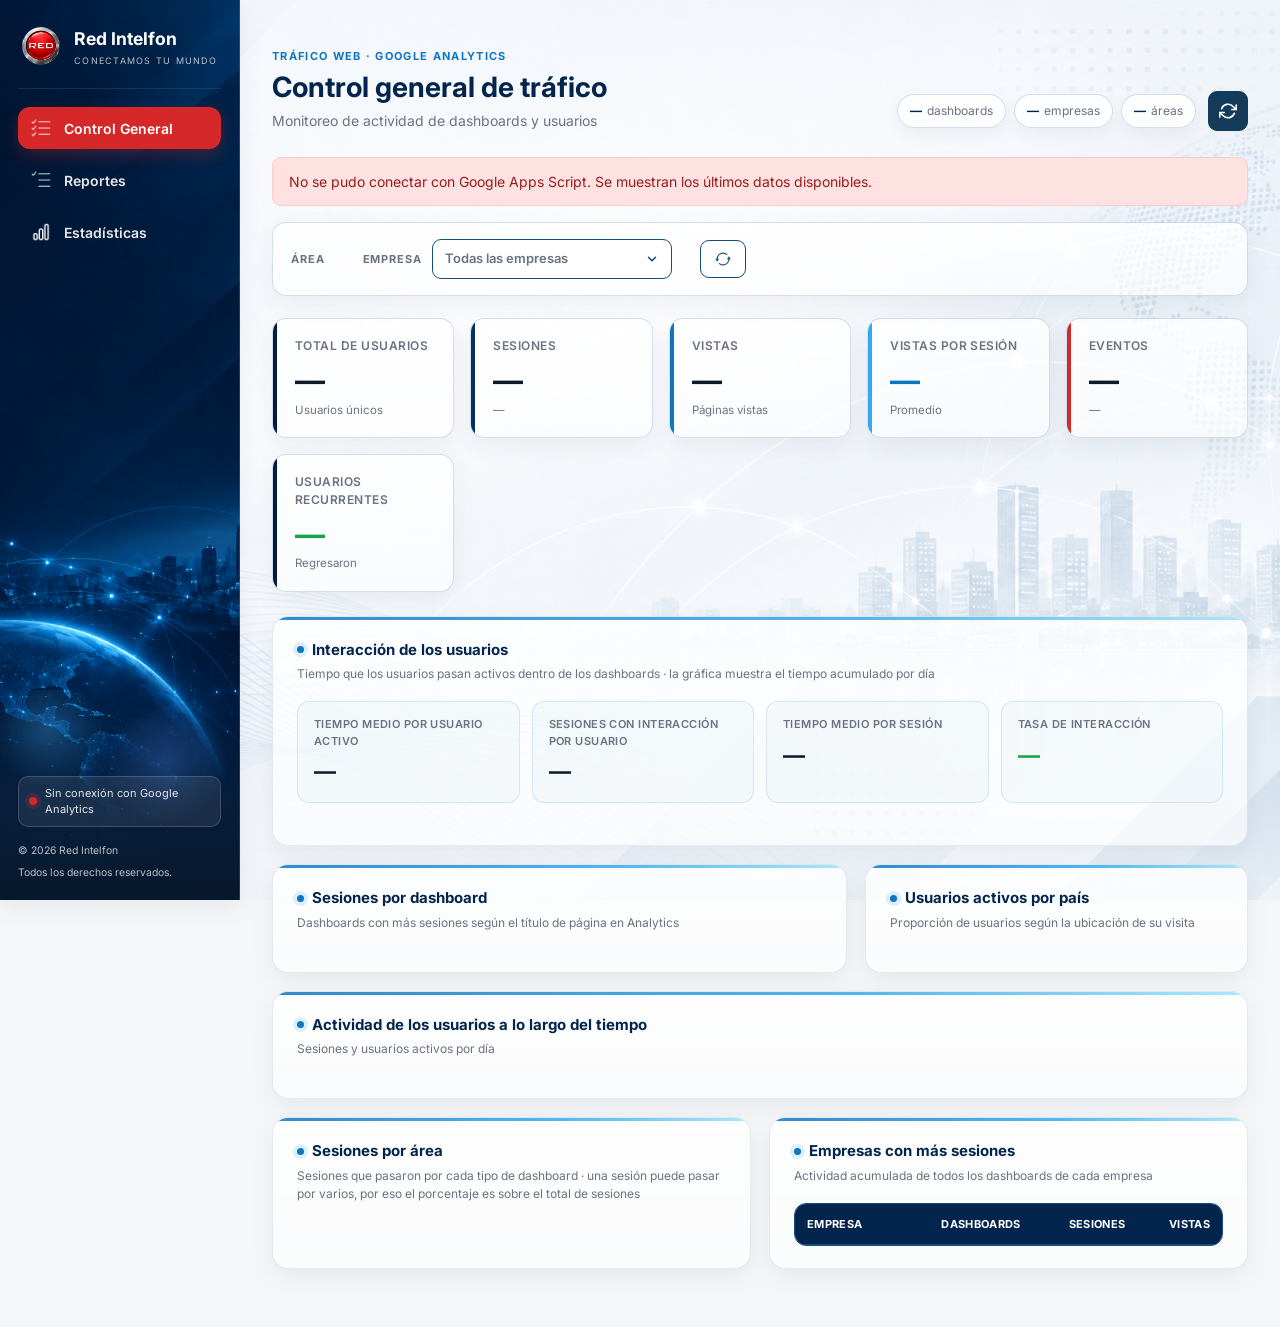
==== commit fc7defbe: "fix: todo :D" ====
--- a/assets/pages/index.html
+++ b/assets/pages/index.html
@@ -16,9 +16,6 @@
                 <svg width="18" height="18" viewBox="0 0 24 24" fill="none" stroke="currentColor" stroke-width="2"><line x1="3" y1="12" x2="21" y2="12"/><line x1="3" y1="6" x2="21" y2="6"/><line x1="3" y1="18" x2="21" y2="18"/></svg>
             </button>
             <div class="topbar-title">Tráfico web <small>Control general</small></div>
-            <div class="topbar-right">
-                <div class="date-pill"><span class="dot-live pulse"></span><span>Actualizado: <span id="currentDate">--</span></span></div>
-            </div>
         </header>
 
         <main class="content">
@@ -28,7 +25,7 @@
                 <div>
                     <div class="page-eyebrow">Tráfico web · Google Analytics</div>
                     <h1 class="page-title">Control general de tráfico</h1>
-                    <p class="page-sub" id="pageSync">Cargando datos…</p>
+                    <p class="page-sub">Monitoreo de actividad de dashboards y usuarios</p>
                 </div>
                 <div class="header-actions">
                     <div class="hero-pills">
@@ -36,7 +33,7 @@
                         <span><b id="heroEmpresas">—</b> empresas</span>
                         <span><b id="heroAreas">—</b> áreas</span>
                     </div>
-                    <button class="filter-chip" id="btnRefresh" type="button">↻ Actualizar datos</button>
+                    <button class="filter-chip" id="btnRefresh" type="button" title="Actualizar datos" aria-label="Actualizar datos"><svg width="18" height="18" viewBox="0 0 24 24" fill="none" stroke="currentColor" stroke-width="2.2" stroke-linecap="round" stroke-linejoin="round" aria-hidden="true"><polyline points="23 4 23 10 17 10"/><polyline points="1 20 1 14 7 14"/><path d="M3.51 9a9 9 0 0 1 14.85-3.36L23 10M1 14l4.64 4.36A9 9 0 0 0 20.49 15"/></svg></button>
                 </div>
             </div>
 
@@ -66,9 +63,11 @@
                         </div>
                     </div>
                     <div class="filter-group">
-                        <button class="filter-chip ghost" id="btnLimpiarFiltros" type="button">✕ Limpiar filtros</button>
+                        <button class="filter-chip btn-limpiar" id="btnLimpiarFiltros" type="button" title="Limpiar filtros" aria-label="Limpiar filtros"><span class="icono-limpiar" aria-hidden="true"><img class="icono-normal" src="../img/quitar.png" alt=""><img class="icono-hover" src="../img/quitar2.png" alt=""></span></button>
                     </div>
                 </div>
+
+                <div class="filter-notice" id="avisoFiltro" role="status" hidden></div>
 
                 <!-- KPIs ─────────────────────────────────────────────── -->
                 <div class="kpi-grid">
@@ -127,7 +126,7 @@
                     <div class="content-panel">
                         <h2>Usuarios activos por país</h2>
                         <p class="caption">Proporción de usuarios según la ubicación de su visita</p>
-                        <div id="donaPaises"></div>
+                        <div id="donaPaises" class="chart-body"></div>
                     </div>
                 </div>
 
@@ -136,7 +135,7 @@
                     <div class="panel-head">
                         <div>
                             <h2>Actividad de los usuarios a lo largo del tiempo</h2>
-                            <p class="caption">Sesiones y usuarios activos por día, según la fecha de última actividad de cada dashboard</p>
+                            <p class="caption">Sesiones y usuarios activos por día</p>
                         </div>
                         <div class="summary" id="resumenActividad"></div>
                     </div>
@@ -147,8 +146,8 @@
                 <div class="two-col even">
                     <div class="content-panel">
                         <h2>Sesiones por área</h2>
-                        <p class="caption">Participación de cada tipo de dashboard en las sesiones</p>
-                        <div id="donaAreas"></div>
+                        <p class="caption">Sesiones que pasaron por cada tipo de dashboard · una sesión puede pasar por varios, por eso el porcentaje es sobre el total de sesiones</p>
+                        <div id="donaAreas" class="chart-body"></div>
                     </div>
                     <div class="content-panel">
                         <h2>Empresas con más sesiones</h2>
@@ -170,10 +169,6 @@
                 </div>
 
             </div>
-
-            <div class="footnote">
-                Tráfico web · Google Analytics vía Apps Script &nbsp;·&nbsp; Última sincronización: <code id="footerTime">—</code>
-            </div>
         </main>
     </div>
 </div>
--- a/assets/css/style.css
+++ b/assets/css/style.css
@@ -460,8 +460,8 @@
     padding: 16px 18px;
     border: 1px solid var(--borde-azul);
     border-radius: 14px;
-    background: rgba(255, 255, 255, 0.7);
-    backdrop-filter: blur(6px);
+    background: var(--tarjeta);
+    box-shadow: var(--sombra);
 }
 
 .filter-group {
@@ -521,10 +521,78 @@
     pointer-events: none;
 }
 
+/* Aviso de filtro activo */
+.filter-notice {
+    display: flex;
+    align-items: center;
+    justify-content: space-between;
+    flex-wrap: wrap;
+    gap: 10px 16px;
+    margin: -8px 0 20px;
+    padding: 10px 14px 10px 16px;
+    border: 1px solid rgba(202, 138, 4, 0.35);
+    border-left: 4px solid var(--amarillo);
+    border-radius: 12px;
+    background: rgba(254, 243, 199, 0.85);
+    color: #713f12;
+    font-size: 13px;
+}
+
+.filter-notice b {
+    color: #422006;
+}
+
+/* Limpiar filtros: quitar.png normal, quitar2.png en hover (igual al original) */
+.btn-limpiar {
+    border-color: #164e7b;
+    color: var(--grafica-acento);
+    font-weight: 700;
+}
+
+.btn-limpiar:hover {
+    background: #164e7b;
+    border-color: #164e7b;
+    color: var(--blanco);
+    transform: translateY(-1px);
+}
+
+.icono-limpiar {
+    position: relative;
+    width: 16px;
+    height: 16px;
+    flex-shrink: 0;
+}
+
+.icono-limpiar img {
+    position: absolute;
+    inset: 0;
+    width: 16px;
+    height: 16px;
+    object-fit: contain;
+    transition: opacity 0.14s ease;
+}
+
+.icono-limpiar .icono-hover,
+.btn-limpiar:hover .icono-normal {
+    opacity: 0;
+}
+
+.btn-limpiar:hover .icono-hover {
+    opacity: 1;
+}
+
 #btnRefresh {
+    justify-content: center;
+    width: 40px;
+    min-height: 40px;
+    padding: 0;
     background: var(--azul);
     border-color: var(--azul);
     color: var(--blanco);
+}
+
+#btnRefresh.is-loading svg {
+    display: none;
 }
 
 #btnRefresh:hover {
@@ -903,7 +971,6 @@
     border-radius: 16px;
     background: var(--tarjeta);
     box-shadow: var(--sombra);
-    backdrop-filter: blur(6px);
     transition: box-shadow 0.25s ease;
 }
 
@@ -922,6 +989,36 @@
     box-shadow: var(--sombra-hover);
 }
 
+/* Tarjetas con gráfica: la gráfica ocupa y se centra en todo el alto disponible,
+   así la tarjeta no queda con un hueco cuando su vecina es más alta. */
+.content-panel:has(> .chart-body) {
+    display: flex;
+    flex-direction: column;
+}
+
+.chart-body {
+    flex: 1;
+    display: flex;
+    flex-direction: column;
+    justify-content: center;
+}
+
+.chart-fill {
+    justify-content: stretch;
+}
+
+.chart-fill .bar-chart-panel {
+    flex: 1;
+    display: flex;
+    flex-direction: column;
+}
+
+.chart-fill .vertical-bars {
+    flex: 1;
+    height: auto;
+    min-height: 230px;
+}
+
 .content-panel h2 {
     display: flex;
     align-items: center;
@@ -977,7 +1074,7 @@
     padding: 14px 16px;
     border: 1px solid rgba(14, 118, 192, 0.14);
     border-radius: 12px;
-    background: rgba(234, 243, 249, 0.75);
+    background: rgba(234, 243, 249, 0.45);
 }
 
 .stat span {
@@ -1116,6 +1213,20 @@
     background: var(--azul-claro);
 }
 
+.rank-note {
+    margin-top: 12px;
+    padding: 9px 12px;
+    border-radius: 10px;
+    background: rgba(234, 243, 249, 0.8);
+    color: var(--texto-suave);
+    font-size: 12px;
+    line-height: 1.5;
+}
+
+.rank-note b {
+    color: var(--grafica-marino);
+}
+
 .bar-fill {
     width: 0;
     height: 100%;
@@ -1138,8 +1249,8 @@
 
 .donut {
     position: relative;
-    width: 180px;
-    height: 180px;
+    width: 190px;
+    height: 190px;
     flex-shrink: 0;
     border-radius: 50%;
     box-shadow: 0 10px 24px rgba(1, 28, 61, 0.1);
@@ -1426,7 +1537,7 @@
     overflow: auto;
     border: 1px solid #164e7b;
     border-radius: 12px;
-    background: rgba(255, 255, 255, 0.6);
+    background: rgba(255, 255, 255, 0.3);
 }
 
 .table-wrap.tall {
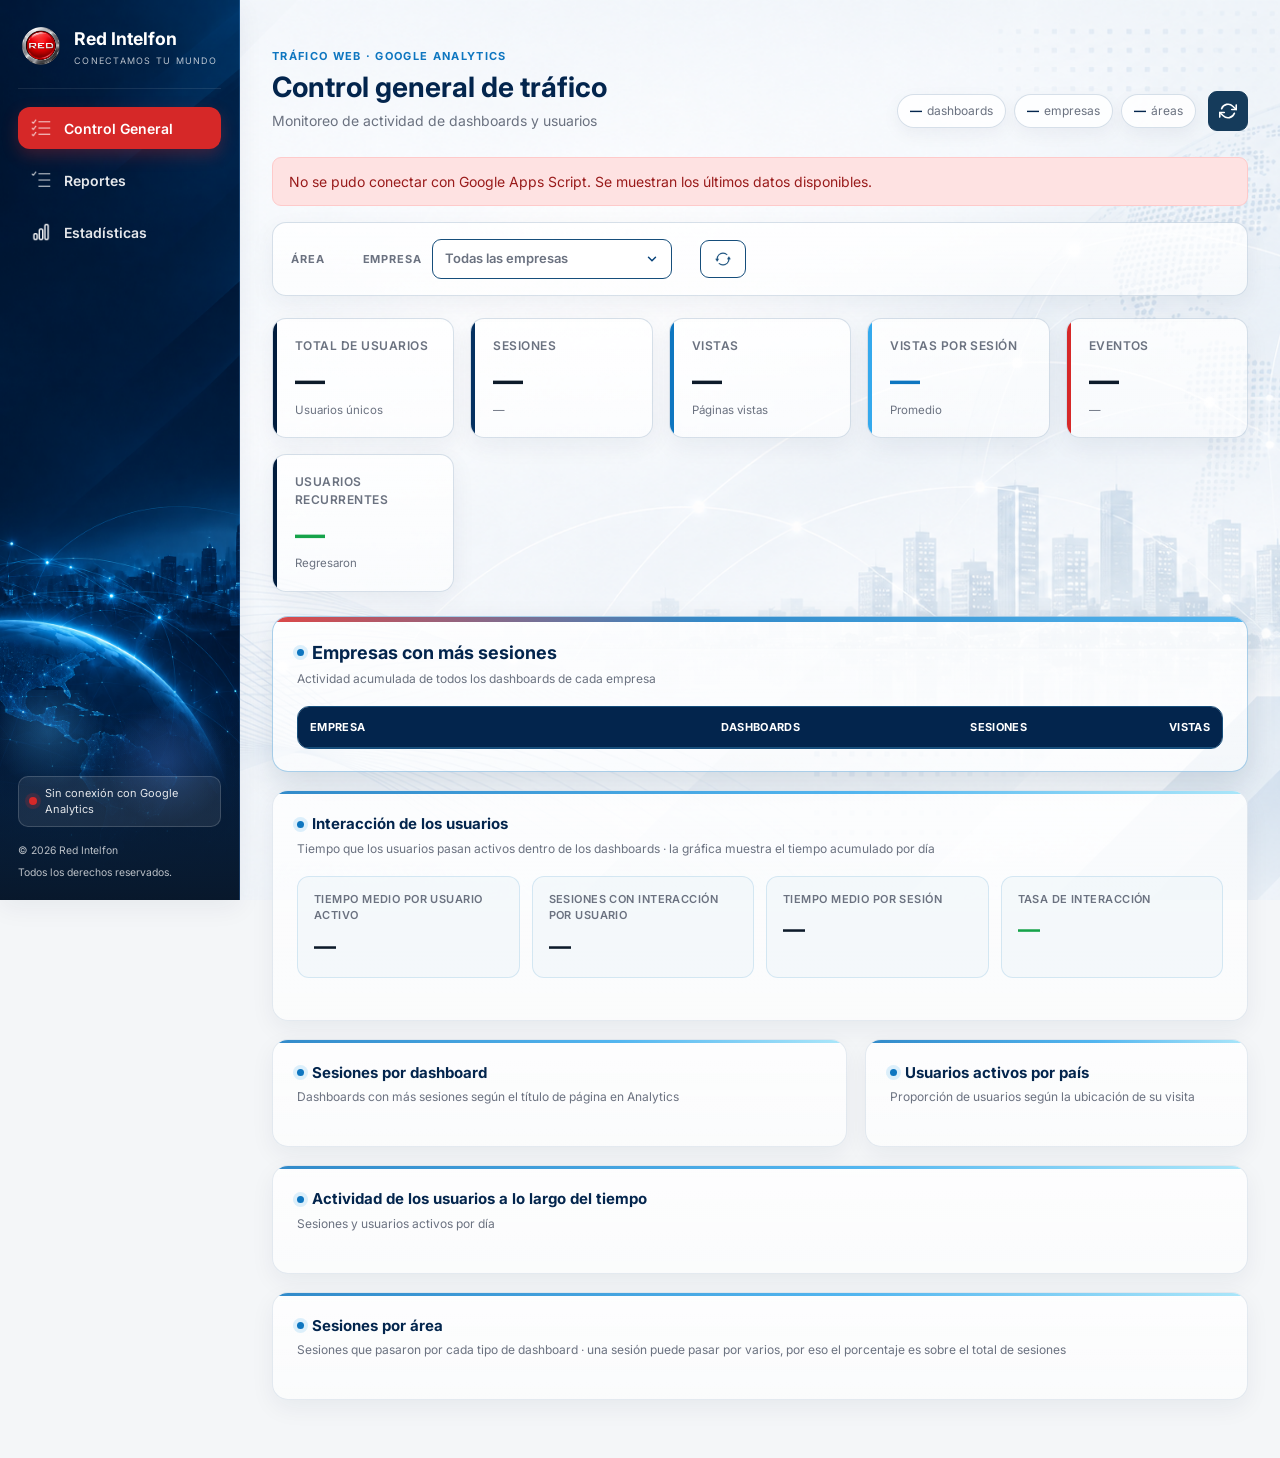
==== commit 8454358d: "fix: tamaño" ====
--- a/assets/pages/index.html
+++ b/assets/pages/index.html
@@ -103,6 +103,25 @@
                     </div>
                 </div>
 
+                <!-- EMPRESAS (lo más importante para el cliente) ─────── -->
+                <div class="content-panel panel-destacado">
+                    <h2>Empresas con más sesiones</h2>
+                    <p class="caption">Actividad acumulada de todos los dashboards de cada empresa</p>
+                    <div class="table-wrap tall">
+                        <table>
+                            <thead>
+                                <tr>
+                                    <th>Empresa</th>
+                                    <th class="num">Dashboards</th>
+                                    <th class="num">Sesiones</th>
+                                    <th class="num">Vistas</th>
+                                </tr>
+                            </thead>
+                            <tbody id="tablaEmpresas"></tbody>
+                        </table>
+                    </div>
+                </div>
+
                 <!-- INTERACCIÓN ──────────────────────────────────────── -->
                 <div class="content-panel">
                     <h2>Interacción de los usuarios</h2>
@@ -142,30 +161,11 @@
                     <div class="line-chart" id="chartActividad"></div>
                 </div>
 
-                <!-- USO + EMPRESAS ───────────────────────────────────── -->
-                <div class="two-col even">
-                    <div class="content-panel">
-                        <h2>Sesiones por área</h2>
-                        <p class="caption">Sesiones que pasaron por cada tipo de dashboard · una sesión puede pasar por varios, por eso el porcentaje es sobre el total de sesiones</p>
-                        <div id="donaAreas" class="chart-body"></div>
-                    </div>
-                    <div class="content-panel">
-                        <h2>Empresas con más sesiones</h2>
-                        <p class="caption">Actividad acumulada de todos los dashboards de cada empresa</p>
-                        <div class="table-wrap">
-                            <table>
-                                <thead>
-                                    <tr>
-                                        <th>Empresa</th>
-                                        <th class="num">Dashboards</th>
-                                        <th class="num">Sesiones</th>
-                                        <th class="num">Vistas</th>
-                                    </tr>
-                                </thead>
-                                <tbody id="tablaEmpresas"></tbody>
-                            </table>
-                        </div>
-                    </div>
+                <!-- SESIONES POR ÁREA ───────────────────────────────── -->
+                <div class="content-panel">
+                    <h2>Sesiones por área</h2>
+                    <p class="caption">Sesiones que pasaron por cada tipo de dashboard · una sesión puede pasar por varios, por eso el porcentaje es sobre el total de sesiones</p>
+                    <div id="donaAreas" class="chart-body"></div>
                 </div>
 
             </div>
--- a/assets/css/style.css
+++ b/assets/css/style.css
@@ -987,6 +987,34 @@
 
 .content-panel:hover {
     box-shadow: var(--sombra-hover);
+}
+
+/* Tarjeta destacada: la tabla de empresas es lo más importante del dashboard */
+.panel-destacado {
+    border-color: rgba(14, 118, 192, 0.35);
+    box-shadow: 0 12px 30px rgba(8, 38, 66, 0.12);
+}
+
+.panel-destacado::before {
+    height: 5px;
+    background: linear-gradient(90deg, var(--rojo), var(--grafica-acento) 45%, var(--grafica-luminoso));
+}
+
+.content-panel.panel-destacado h2 {
+    font-size: 18px;
+}
+
+.panel-destacado .caption {
+    font-size: 13px;
+}
+
+.panel-destacado tbody td {
+    padding: 13px 14px;
+    font-size: 13.5px;
+}
+
+.panel-destacado .cell-main {
+    font-size: 14px;
 }
 
 /* Tarjetas con gráfica: la gráfica ocupa y se centra en todo el alto disponible,
